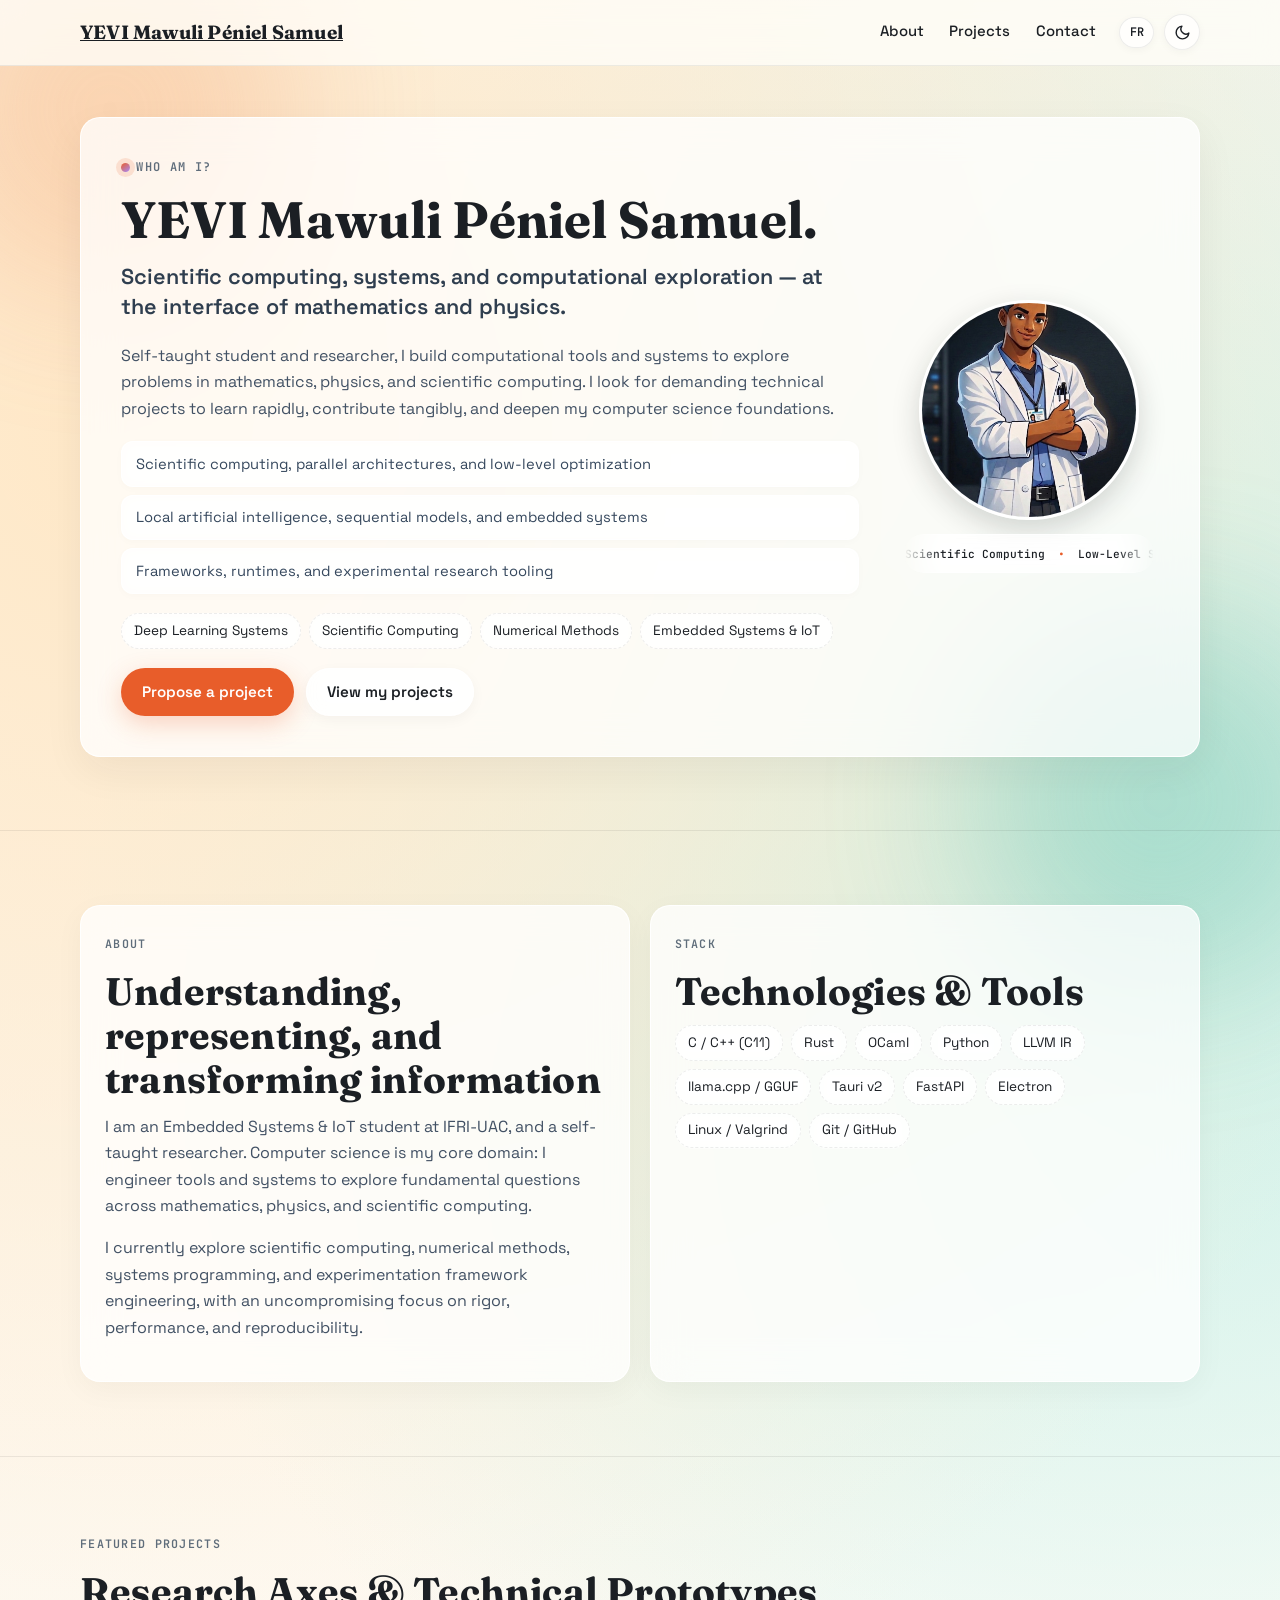
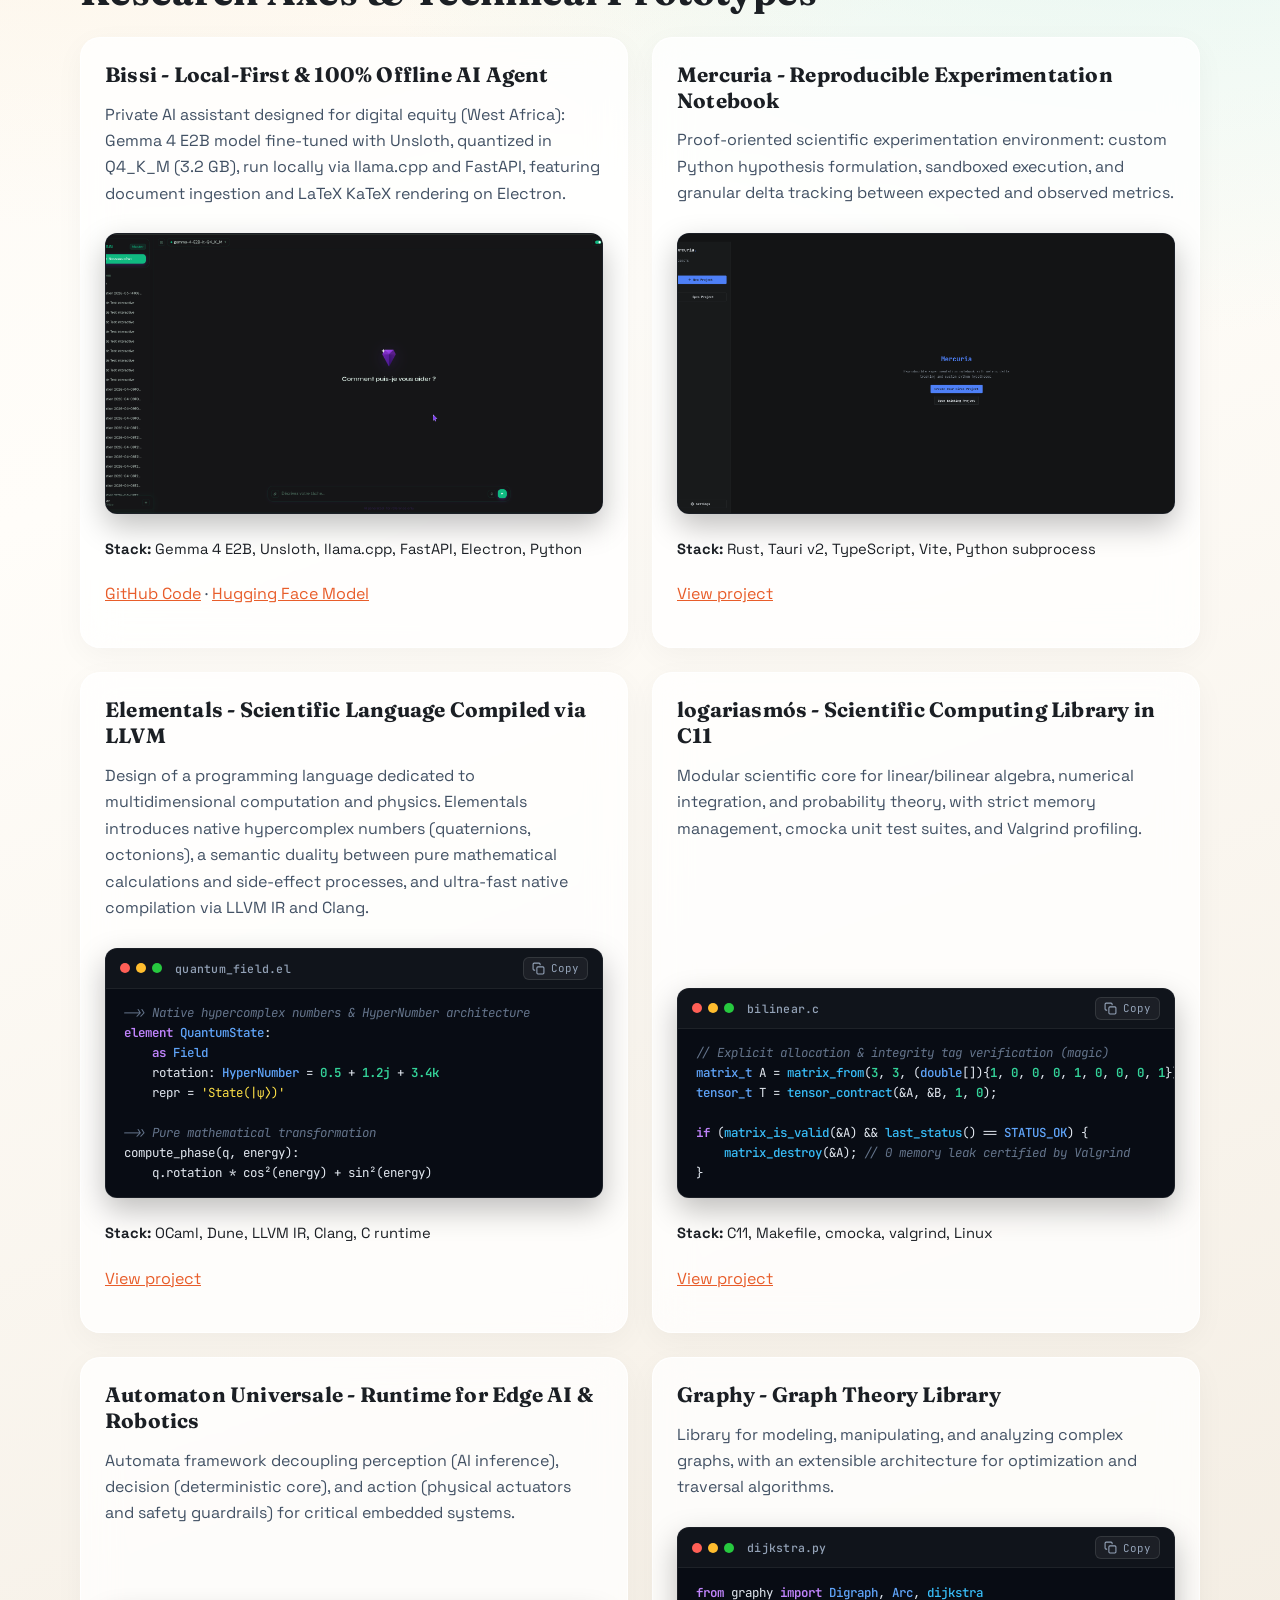
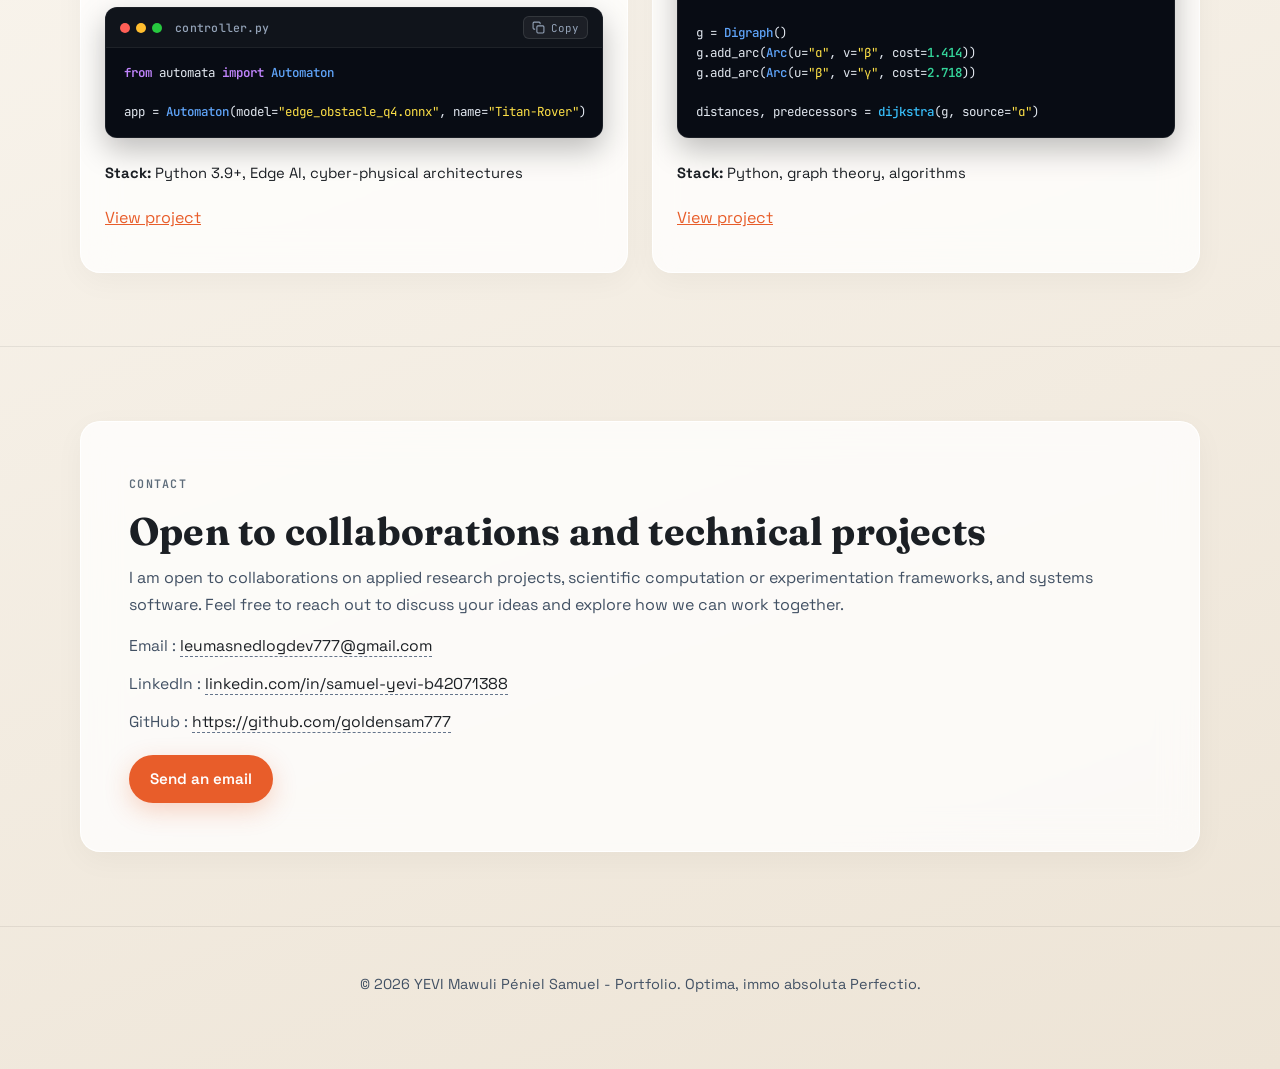
==== en/index.html @ 5ab6f970 "feat: add dark theme, glassmorphism, responsive fixes and bilingual support" ====
<!doctype html>
<html lang="en">
<head>
	<meta charset="UTF-8" />
	<meta name="viewport" content="width=device-width, initial-scale=1.0" />
	<title>Portfolio - YEVI Mawuli Péniel Samuel</title>
	<meta
		name="description"
		content="Portfolio of YEVI Mawuli Péniel Samuel - Self-taught researcher in mathematics, physics and computer science, scientific computing and AI systems."
	/>
	<meta name="author" content="YEVI Mawuli Péniel Samuel" />
	<link rel="canonical" href="https://leumas-nedlog.me/en/" />
	<link rel="alternate" hreflang="fr" href="https://leumas-nedlog.me/" />
	<link rel="alternate" hreflang="en" href="https://leumas-nedlog.me/en/" />
	<link rel="alternate" hreflang="x-default" href="https://leumas-nedlog.me/" />
	<link rel="icon" type="image/svg+xml" href="../assets/img/logo.svg" />

	<!-- Open Graph / Social -->
	<meta property="og:type" content="website" />
	<meta property="og:url" content="https://leumas-nedlog.me/en/" />
	<meta property="og:title" content="Portfolio - YEVI Mawuli Péniel Samuel" />
	<meta property="og:description" content="Scientific computing, systems, and computational exploration — at the interface of mathematics and physics." />
	<meta property="og:image" content="https://leumas-nedlog.me/assets/img/profile_picture.png" />

	<!-- Fonts & CSS -->
	<link rel="preconnect" href="https://fonts.googleapis.com" />
	<link rel="preconnect" href="https://fonts.gstatic.com" crossorigin />
	<link rel="stylesheet" href="../assets/css/style.css" />

	<script>
		(function() {
			try {
				var saved = localStorage.getItem('theme');
				var systemDark = window.matchMedia('(prefers-color-scheme: dark)').matches;
				var theme = saved || (systemDark ? 'dark' : 'light');
				document.documentElement.setAttribute('data-theme', theme);
			} catch (e) {}
		})();
	</script>
</head>
<body>
	<div class="shape a" aria-hidden="true"></div>
	<div class="shape b" aria-hidden="true"></div>

	<header class="topbar">
		<div class="container topbar-inner">
			<a class="brand" href="#">YEVI Mawuli Péniel Samuel</a>
			<div class="topbar-right">
				<nav class="nav" aria-label="Main Navigation">
					<a href="#about">About</a>
					<a href="#projects">Projects</a>
					<a href="#contact">Contact</a>
				</nav>
				<div class="topbar-actions">
					<a class="lang-switch-btn" href="../" aria-label="Version française" title="Version française">FR</a>
					<button id="themeToggle" class="theme-toggle-btn" type="button" aria-label="Toggle between light and dark mode" title="Toggle theme">
						<svg class="icon-sun" width="17" height="17" viewBox="0 0 24 24" fill="none" stroke="currentColor" stroke-width="2" stroke-linecap="round" stroke-linejoin="round">
							<circle cx="12" cy="12" r="5"></circle>
							<line x1="12" y1="1" x2="12" y2="3"></line>
							<line x1="12" y1="21" x2="12" y2="23"></line>
							<line x1="4.22" y1="4.22" x2="5.64" y2="5.64"></line>
							<line x1="18.36" y1="18.36" x2="19.78" y2="19.78"></line>
							<line x1="1" y1="12" x2="3" y2="12"></line>
							<line x1="21" y1="12" x2="23" y2="12"></line>
							<line x1="4.22" y1="19.78" x2="5.64" y2="18.36"></line>
							<line x1="18.36" y1="5.64" x2="19.78" y2="4.22"></line>
						</svg>
						<svg class="icon-moon" width="17" height="17" viewBox="0 0 24 24" fill="none" stroke="currentColor" stroke-width="2" stroke-linecap="round" stroke-linejoin="round">
							<path d="M21 12.79A9 9 0 1 1 11.21 3 7 7 0 0 0 21 12.79z"></path>
						</svg>
					</button>
				</div>
			</div>
		</div>
	</header>

	<main>
		<section class="hero-lab">
			<div class="container hero-lab-shell">
				<article class="lab-main reveal">
					<div class="lab-content">
						<span class="hero-kicker"><span class="dot" aria-hidden="true"></span>Who am I?</span>
						<h1>YEVI Mawuli Péniel Samuel.</h1>
						<p class="hero-subtitle">Scientific computing, systems, and computational exploration — at the interface of mathematics and physics.</p>
						<p class="hero-summary">
							Self-taught student and researcher, I build computational tools and systems to explore
							problems in mathematics, physics, and scientific computing. I look for demanding
							technical projects to learn rapidly, contribute tangibly, and deepen my computer
							science foundations.
						</p>
						<ul class="research-points">
							<li>Scientific computing, parallel architectures, and low-level optimization</li>
							<li>Local artificial intelligence, sequential models, and embedded systems</li>
							<li>Frameworks, runtimes, and experimental research tooling</li>
						</ul>
						<div class="stack">
							<span class="chip">Deep Learning Systems</span>
							<span class="chip">Scientific Computing</span>
							<span class="chip">Numerical Methods</span>
							<span class="chip">Embedded Systems &amp; IoT</span>
						</div>
						<div class="cta-row">
							<a class="btn primary" href="#contact">Propose a project</a>
							<a class="btn secondary" href="https://github.com/goldensam777" target="_blank" rel="noreferrer">
								View my projects
							</a>
						</div>
					</div>
					<figure class="profile-orbit" aria-label="Portrait of YEVI Mawuli Péniel Samuel">
						<img src="../assets/img/profile_picture.png" alt="Portrait of YEVI Mawuli Péniel Samuel" />
						<div class="marquee-track" aria-hidden="true">
							<div class="marquee-content">
								<span>Scientific Computing</span> <span class="dot-sep">•</span>
								<span>Low-Level Systems</span> <span class="dot-sep">•</span>
								<span>Local &amp; Edge AI</span> <span class="dot-sep">•</span>
								<span>LLVM Compilers</span> <span class="dot-sep">•</span>
								<span>Optima, immo absoluta perfectio</span> <span class="dot-sep">•</span>
								<span>Scientific Computing</span> <span class="dot-sep">•</span>
								<span>Low-Level Systems</span> <span class="dot-sep">•</span>
								<span>Local &amp; Edge AI</span> <span class="dot-sep">•</span>
								<span>LLVM Compilers</span> <span class="dot-sep">•</span>
								<span>Optima, immo absoluta perfectio</span> <span class="dot-sep">•</span>
							</div>
						</div>
					</figure>
				</article>
			</div>
		</section>

		<section id="about">
			<div class="container grid-2">
				<article class="card reveal">
					<span class="eyebrow">About</span>
					<h2>Understanding, representing, and transforming information</h2>
					<p>
						I am an Embedded Systems &amp; IoT student at IFRI-UAC, and a self-taught researcher.
						Computer science is my core domain: I engineer tools and systems to explore fundamental
						questions across mathematics, physics, and scientific computing.
					</p>
					<p>
						I currently explore scientific computing, numerical methods, systems programming, and
						experimentation framework engineering, with an uncompromising focus on rigor, performance,
						and reproducibility.
					</p>
				</article>
				<article class="card reveal">
					<span class="eyebrow">Stack</span>
					<h2>Technologies &amp; Tools</h2>
					<div class="chips">
						<span class="chip">C / C++ (C11)</span>
						<span class="chip">Rust</span>
						<span class="chip">OCaml</span>
						<span class="chip">Python</span>
						<span class="chip">LLVM IR</span>
						<span class="chip">llama.cpp / GGUF</span>
						<span class="chip">Tauri v2</span>
						<span class="chip">FastAPI</span>
						<span class="chip">Electron</span>
						<span class="chip">Linux / Valgrind</span>
						<span class="chip">Git / GitHub</span>
					</div>
				</article>
			</div>
		</section>

		<section id="projects">
			<div class="container">
				<span class="eyebrow">Featured Projects</span>
				<h2>Research Axes &amp; Technical Prototypes</h2>

				<div class="project-board">
					<article class="card project reveal">
						<div class="project-head">
							<h3>Bissi - Local-First &amp; 100% Offline AI Agent</h3>
						</div>
						<p class="project-summary">
							Private AI assistant designed for digital equity (West Africa): Gemma 4 E2B model fine-tuned with Unsloth, quantized in Q4_K_M (3.2 GB), run locally via llama.cpp and FastAPI, featuring document ingestion and LaTeX KaTeX rendering on Electron.
						</p>
						<div class="project-preview">
							<img src="../assets/img/bissi_dark.png" alt="Bissi AI agent interface in dark mode" loading="lazy" />
						</div>
						<p class="project-stack"><strong>Stack:</strong> Gemma 4 E2B, Unsloth, llama.cpp, FastAPI, Electron, Python</p>
						<p>
							<a href="https://github.com/Smart-Learn-Squad/bissi" target="_blank" rel="noreferrer">GitHub Code</a> · 
							<a href="https://huggingface.co/samsam8623/bissi-gemma4-e2b/tree/main" target="_blank" rel="noreferrer">Hugging Face Model</a>
						</p>
					</article>

					<article class="card project reveal">
						<div class="project-head">
							<h3>Mercuria - Reproducible Experimentation Notebook</h3>
						</div>
						<p class="project-summary">
							Proof-oriented scientific experimentation environment: custom Python hypothesis formulation, sandboxed execution, and granular delta tracking between expected and observed metrics.
						</p>
						<div class="project-preview">
							<img src="../assets/img/mercuria_preview.png" alt="Mercuria reproducible experimentation notebook interface" loading="lazy" />
						</div>
						<p class="project-stack"><strong>Stack:</strong> Rust, Tauri v2, TypeScript, Vite, Python subprocess</p>
						<p><a href="https://github.com/leumas-labs/mercuria" target="_blank" rel="noreferrer">View project</a></p>
					</article>

					<article class="card project reveal">
						<div class="project-head">
							<h3>Elementals - Scientific Language Compiled via LLVM</h3>
						</div>
						<p class="project-summary">
							Design of a programming language dedicated to multidimensional computation and physics.
							Elementals introduces native hypercomplex numbers (quaternions, octonions), a semantic
							duality between pure mathematical calculations and side-effect processes, and ultra-fast
							native compilation via LLVM IR and Clang.
						</p>
						<div class="code-editor">
							<div class="editor-header">
								<div class="editor-left">
									<div class="editor-dots">
										<span class="dot-red"></span>
										<span class="dot-yellow"></span>
										<span class="dot-green"></span>
									</div>
									<span class="editor-title">quantum_field.el</span>
								</div>
								<button class="copy-btn" type="button" aria-label="Copy code" onclick="copyCode(this)">
									<svg class="icon-copy" width="13" height="13" viewBox="0 0 24 24" fill="none" stroke="currentColor" stroke-width="2" stroke-linecap="round" stroke-linejoin="round"><rect x="9" y="9" width="13" height="13" rx="2" ry="2"></rect><path d="M5 15H4a2 2 0 0 1-2-2V4a2 2 0 0 1 2-2h9a2 2 0 0 1 2 2v1"></path></svg>
									<svg class="icon-check" width="13" height="13" viewBox="0 0 24 24" fill="none" stroke="currentColor" stroke-width="2" stroke-linecap="round" stroke-linejoin="round"><polyline points="20 6 9 17 4 12"></polyline></svg>
									<span>Copy</span>
								</button>
							</div>
							<pre class="editor-body"><code><span class="el-cm">->> Native hypercomplex numbers &amp; HyperNumber architecture</span>
<span class="el-kw">element</span> <span class="el-ty">QuantumState</span>:
    <span class="el-kw">as</span> <span class="el-ty">Field</span>
    rotation: <span class="el-ty">HyperNumber</span> = <span class="el-hn">0.5</span> + <span class="el-hn">1.2j</span> + <span class="el-hn">3.4k</span>
    repr = <span class="el-st">'State(|ψ⟩)'</span>

<span class="el-cm">->> Pure mathematical transformation</span>
compute_phase(q, energy):
    q.rotation * cos²(energy) + sin²(energy)</code></pre>
						</div>
						<p class="project-stack"><strong>Stack:</strong> OCaml, Dune, LLVM IR, Clang, C runtime</p>
						<p><a href="https://github.com/goldensam777/elementals" target="_blank" rel="noreferrer">View project</a></p>
					</article>

					<article class="card project reveal">
						<div class="project-head">
							<h3>logariasmós - Scientific Computing Library in C11</h3>
						</div>
						<p class="project-summary">
							Modular scientific core for linear/bilinear algebra, numerical integration, and probability
							theory, with strict memory management, cmocka unit test suites, and Valgrind profiling.
						</p>
						<div class="code-editor">
							<div class="editor-header">
								<div class="editor-left">
									<div class="editor-dots">
										<span class="dot-red"></span>
										<span class="dot-yellow"></span>
										<span class="dot-green"></span>
									</div>
									<span class="editor-title">bilinear.c</span>
								</div>
								<button class="copy-btn" type="button" aria-label="Copy code" onclick="copyCode(this)">
									<svg class="icon-copy" width="13" height="13" viewBox="0 0 24 24" fill="none" stroke="currentColor" stroke-width="2" stroke-linecap="round" stroke-linejoin="round"><rect x="9" y="9" width="13" height="13" rx="2" ry="2"></rect><path d="M5 15H4a2 2 0 0 1-2-2V4a2 2 0 0 1 2-2h9a2 2 0 0 1 2 2v1"></path></svg>
									<svg class="icon-check" width="13" height="13" viewBox="0 0 24 24" fill="none" stroke="currentColor" stroke-width="2" stroke-linecap="round" stroke-linejoin="round"><polyline points="20 6 9 17 4 12"></polyline></svg>
									<span>Copy</span>
								</button>
							</div>
							<pre class="editor-body"><code><span class="el-cm">// Explicit allocation &amp; integrity tag verification (magic)</span>
<span class="el-ty">matrix_t</span> A = <span class="el-fn">matrix_from</span>(<span class="el-hn">3</span>, <span class="el-hn">3</span>, (<span class="el-ty">double</span>[]){<span class="el-hn">1</span>, <span class="el-hn">0</span>, <span class="el-hn">0</span>, <span class="el-hn">0</span>, <span class="el-hn">1</span>, <span class="el-hn">0</span>, <span class="el-hn">0</span>, <span class="el-hn">0</span>, <span class="el-hn">1</span>});
<span class="el-ty">tensor_t</span> T = <span class="el-fn">tensor_contract</span>(&amp;A, &amp;B, <span class="el-hn">1</span>, <span class="el-hn">0</span>);

<span class="el-kw">if</span> (<span class="el-fn">matrix_is_valid</span>(&amp;A) &amp;&amp; <span class="el-fn">last_status</span>() == <span class="el-ty">STATUS_OK</span>) {
    <span class="el-fn">matrix_destroy</span>(&amp;A); <span class="el-cm">// 0 memory leak certified by Valgrind</span>
}</code></pre>
						</div>
						<p class="project-stack"><strong>Stack:</strong> C11, Makefile, cmocka, valgrind, Linux</p>
						<p><a href="https://github.com/goldensam777/logariasmos" target="_blank" rel="noreferrer">View project</a></p>
					</article>

					<article class="card project reveal">
						<div class="project-head">
							<h3>Automaton Universale - Runtime for Edge AI &amp; Robotics</h3>
						</div>
						<p class="project-summary">
							Automata framework decoupling perception (AI inference), decision (deterministic core), and action (physical actuators and safety guardrails) for critical embedded systems.
						</p>
						<div class="code-editor">
							<div class="editor-header">
								<div class="editor-left">
									<div class="editor-dots">
										<span class="dot-red"></span>
										<span class="dot-yellow"></span>
										<span class="dot-green"></span>
									</div>
									<span class="editor-title">controller.py</span>
								</div>
								<button class="copy-btn" type="button" aria-label="Copy code" onclick="copyCode(this)">
									<svg class="icon-copy" width="13" height="13" viewBox="0 0 24 24" fill="none" stroke="currentColor" stroke-width="2" stroke-linecap="round" stroke-linejoin="round"><rect x="9" y="9" width="13" height="13" rx="2" ry="2"></rect><path d="M5 15H4a2 2 0 0 1-2-2V4a2 2 0 0 1 2-2h9a2 2 0 0 1 2 2v1"></path></svg>
									<svg class="icon-check" width="13" height="13" viewBox="0 0 24 24" fill="none" stroke="currentColor" stroke-width="2" stroke-linecap="round" stroke-linejoin="round"><polyline points="20 6 9 17 4 12"></polyline></svg>
									<span>Copy</span>
								</button>
							</div>
							<pre class="editor-body"><code><span class="el-kw">from</span> automata <span class="el-kw">import</span> <span class="el-ty">Automaton</span>

app = <span class="el-ty">Automaton</span>(model=<span class="el-st">"edge_obstacle_q4.onnx"</span>, name=<span class="el-st">"Titan-Rover"</span>)</code></pre>
						</div>
						<p class="project-stack"><strong>Stack:</strong> Python 3.9+, Edge AI, cyber-physical architectures</p>
						<p><a href="https://github.com/goldensam777/automaton" target="_blank" rel="noreferrer">View project</a></p>
					</article>

					<article class="card project reveal">
						<div class="project-head">
							<h3>Graphy - Graph Theory Library</h3>
						</div>
						<p class="project-summary">
							Library for modeling, manipulating, and analyzing complex graphs, with an extensible architecture for optimization and traversal algorithms.
						</p>
						<div class="code-editor">
							<div class="editor-header">
								<div class="editor-left">
									<div class="editor-dots">
										<span class="dot-red"></span>
										<span class="dot-yellow"></span>
										<span class="dot-green"></span>
									</div>
									<span class="editor-title">dijkstra.py</span>
								</div>
								<button class="copy-btn" type="button" aria-label="Copy code" onclick="copyCode(this)">
									<svg class="icon-copy" width="13" height="13" viewBox="0 0 24 24" fill="none" stroke="currentColor" stroke-width="2" stroke-linecap="round" stroke-linejoin="round"><rect x="9" y="9" width="13" height="13" rx="2" ry="2"></rect><path d="M5 15H4a2 2 0 0 1-2-2V4a2 2 0 0 1 2-2h9a2 2 0 0 1 2 2v1"></path></svg>
									<svg class="icon-check" width="13" height="13" viewBox="0 0 24 24" fill="none" stroke="currentColor" stroke-width="2" stroke-linecap="round" stroke-linejoin="round"><polyline points="20 6 9 17 4 12"></polyline></svg>
									<span>Copy</span>
								</button>
							</div>
							<pre class="editor-body"><code><span class="el-kw">from</span> graphy <span class="el-kw">import</span> <span class="el-ty">Digraph</span>, <span class="el-ty">Arc</span>, <span class="el-fn">dijkstra</span>

g = <span class="el-ty">Digraph</span>()
g.add_arc(<span class="el-ty">Arc</span>(u=<span class="el-st">"α"</span>, v=<span class="el-st">"β"</span>, cost=<span class="el-hn">1.414</span>))
g.add_arc(<span class="el-ty">Arc</span>(u=<span class="el-st">"β"</span>, v=<span class="el-st">"γ"</span>, cost=<span class="el-hn">2.718</span>))

distances, predecessors = <span class="el-fn">dijkstra</span>(g, source=<span class="el-st">"α"</span>)</code></pre>
						</div>
						<p class="project-stack"><strong>Stack:</strong> Python, graph theory, algorithms</p>
						<p><a href="https://github.com/goldensam777/graphy" target="_blank" rel="noreferrer">View project</a></p>
					</article>
				</div>
			</div>
		</section>

		<section class="faq">
			<div class="container contact-section">
				<article class="card reveal" id="contact">
					<span class="eyebrow">Contact</span>
					<h2>Open to collaborations and technical projects</h2>
					<p>
						I am open to collaborations on applied research projects, scientific computation or
						experimentation frameworks, and systems software. Feel free to reach out to discuss your
						ideas and explore how we can work together.
					</p>
					<ul class="contact-list">
						<li>Email : <a href="mailto:leumasnedlogdev777@gmail.com">leumasnedlogdev777@gmail.com</a></li>
						<li>LinkedIn : <a href="https://linkedin.com/in/samuel-yevi-b42071388" target="_blank" rel="noreferrer">linkedin.com/in/samuel-yevi-b42071388</a></li>
						<li>GitHub : <a href="https://github.com/goldensam777" target="_blank" rel="noreferrer">https://github.com/goldensam777</a></li>
					</ul>
					<div class="cta-row">
						<a class="btn primary" href="mailto:leumasnedlogdev777@gmail.com">Send an email</a>
					</div>
				</article>
			</div>
		</section>
	</main>

	<footer>
		<div class="container">
			<p>
				© 2026 YEVI Mawuli Péniel Samuel - Portfolio. Optima, immo absoluta Perfectio.
			</p>
		</div>
	</footer>

	<script>
		// Copy code handler
		function copyCode(button) {
			const editor = button.closest('.code-editor');
			const code = editor.querySelector('code').innerText;
			navigator.clipboard.writeText(code).then(() => {
				button.classList.add('copied');
				const span = button.querySelector('span');
				const originalText = span.innerText;
				span.innerText = 'Copied!';
				setTimeout(() => {
					button.classList.remove('copied');
					span.innerText = originalText;
				}, 2000);
			}).catch(err => {
				console.error('Copy error:', err);
			});
		}

		// Dark / Light Theme Toggle
		const themeToggle = document.getElementById('themeToggle');
		if (themeToggle) {
			themeToggle.addEventListener('click', () => {
				const currentTheme = document.documentElement.getAttribute('data-theme') || 'light';
				const nextTheme = currentTheme === 'dark' ? 'light' : 'dark';
				document.documentElement.setAttribute('data-theme', nextTheme);
				localStorage.setItem('theme', nextTheme);
			});
		}
	</script>
</body>
</html>
---- assets/css/style.css ----
@import url('https://fonts.googleapis.com/css2?family=Fraunces:opsz,wght@9..144,500;9..144,700&family=JetBrains+Mono:wght@400;500;600;700&family=Space+Grotesk:wght@400;500;600;700&display=swap');

:root {
	--bg: #f8f4ec;
	--bg-soft: #ede4d6;
	--ink: #1b1f24;
	--ink-soft: #425164;
	--line: rgba(27, 31, 36, 0.08);
	--card: rgba(255, 255, 255, 0.76);
	--card-border: rgba(255, 255, 255, 0.9);
	--card-blur: blur(18px);
	--accent: #e85d2a;
	--accent-2: #0e8f78;
	--max: 1120px;
	--radius: 20px;
	--shadow: 0 14px 40px rgba(27, 31, 36, 0.06);
	--topbar-bg: rgba(255, 254, 249, 0.78);
	--research-bg: rgba(255, 255, 255, 0.65);
	--research-color: #36485d;
	--chip-bg: rgba(255, 255, 255, 0.6);
	--chip-hover-bg: #fff8f4;
	--marquee-bg: rgba(255, 255, 255, 0.75);
	--btn-secondary-bg: rgba(255, 255, 255, 0.75);
}

[data-theme="dark"] {
	--bg: #080c14;
	--bg-soft: #0e1524;
	--ink: #f8fafc;
	--ink-soft: #94a3b8;
	--line: rgba(255, 255, 255, 0.08);
	--card: rgba(17, 24, 39, 0.68);
	--card-border: rgba(255, 255, 255, 0.1);
	--card-blur: blur(20px);
	--accent: #ff6b35;
	--accent-2: #14b8a6;
	--shadow: 0 14px 40px rgba(0, 0, 0, 0.45);
	--topbar-bg: rgba(8, 12, 20, 0.78);
	--research-bg: rgba(22, 32, 53, 0.6);
	--research-color: #cbd5e1;
	--chip-bg: rgba(22, 32, 53, 0.55);
	--chip-hover-bg: #1e293b;
	--marquee-bg: rgba(17, 24, 39, 0.75);
	--btn-secondary-bg: rgba(22, 32, 53, 0.65);
}

* {
	box-sizing: border-box;
	margin: 0;
	padding: 0;
}

html {
	scroll-behavior: smooth;
	scroll-padding-top: 80px;
}

body {
	margin: 0;
	padding: 0;
	color: var(--ink);
	background: radial-gradient(circle at 10% 10%, #ffe8c7 0%, transparent 35%),
		radial-gradient(circle at 90% 20%, #c8f0e7 0%, transparent 30%),
		linear-gradient(160deg, var(--bg), #fffdf9 45%, var(--bg-soft));
	font-family: "Space Grotesk", -apple-system, BlinkMacSystemFont, "Segoe UI", Roboto, sans-serif;
	line-height: 1.65;
	overflow-x: hidden;
	min-height: 100vh;
	transition: background-color 0.3s ease, color 0.3s ease;
}

[data-theme="dark"] body {
	background: radial-gradient(circle at 10% 10%, rgba(232, 93, 42, 0.12) 0%, transparent 40%),
		radial-gradient(circle at 90% 20%, rgba(14, 143, 120, 0.12) 0%, transparent 35%),
		linear-gradient(160deg, var(--bg), #0d1322 45%, var(--bg-soft));
}

/* Custom Scrollbar */
::-webkit-scrollbar {
	width: 8px;
}
::-webkit-scrollbar-track {
	background: var(--bg);
}
::-webkit-scrollbar-thumb {
	background: var(--line);
	border-radius: 4px;
}
::-webkit-scrollbar-thumb:hover {
	background: var(--ink-soft);
}

/* Ambient Floating Background Shapes */
.shape {
	position: fixed;
	z-index: -1;
	filter: blur(80px);
	opacity: 0.35;
	pointer-events: none;
	border-radius: 50%;
}

.shape.a {
	top: -60px;
	left: -60px;
	width: 340px;
	height: 340px;
	background: radial-gradient(circle, #ffd4a3, #e85d2a);
	animation: floatA 16s ease-in-out infinite;
}

.shape.b {
	bottom: -80px;
	right: -60px;
	width: 360px;
	height: 360px;
	background: radial-gradient(circle, #89dbc9, #0e8f78);
	animation: floatB 14s ease-in-out infinite;
}

[data-theme="dark"] .shape {
	opacity: 0.22;
	filter: blur(95px);
}

@keyframes floatA {
	0%,
	100% {
		transform: translateY(0) rotate(0deg);
	}
	50% {
		transform: translateY(20px) rotate(8deg);
	}
}

@keyframes floatB {
	0%,
	100% {
		transform: translateY(0) rotate(0deg);
	}
	50% {
		transform: translateY(-20px) rotate(-8deg);
	}
}

.container {
	width: min(100% - 2rem, var(--max));
	margin: 0 auto;
}

.reveal {
	opacity: 0;
	transform: translateY(18px);
	animation: reveal 0.7s ease forwards;
}

.reveal:nth-child(2) { animation-delay: 0.08s; }
.reveal:nth-child(3) { animation-delay: 0.16s; }
.reveal:nth-child(4) { animation-delay: 0.24s; }

@keyframes reveal {
	to {
		opacity: 1;
		transform: translateY(0);
	}
}

/* Header & Sticky Navigation */
.topbar {
	position: sticky;
	top: 0;
	z-index: 30;
	backdrop-filter: blur(12px);
	-webkit-backdrop-filter: blur(12px);
	width: 100%;
	margin: 0;
	border-bottom: 1px solid var(--line);
	background: var(--topbar-bg);
	transition: background 0.3s ease, border-color 0.3s ease;
}

.topbar-inner {
	display: flex;
	align-items: center;
	justify-content: space-between;
	gap: 1rem;
	padding: 0.85rem 0;
}

.brand {
	font-family: "Fraunces", serif;
	font-size: 1.2rem;
	font-weight: 700;
	letter-spacing: 0.2px;
	color: var(--ink);
	margin: 0;
}

.topbar-right {
	display: flex;
	align-items: center;
	gap: 1.25rem;
}

.nav {
	display: flex;
	gap: 1.2rem;
	flex-wrap: wrap;
}

.nav a {
	color: var(--ink);
	text-decoration: none;
	font-family: "Space Grotesk", sans-serif;
	font-size: 0.93rem;
	font-weight: 500;
	padding: 0.35rem 0.2rem;
	border-bottom: 2px solid transparent;
	transition: border-color 0.2s ease, color 0.2s ease;
}

.nav a:hover,
.nav a:focus-visible {
	color: var(--accent);
	border-color: var(--accent);
	outline: none;
}

.topbar-actions {
	display: flex;
	align-items: center;
	gap: 0.6rem;
}

.lang-switch-btn {
	display: inline-flex;
	align-items: center;
	justify-content: center;
	padding: 0.28rem 0.6rem;
	border-radius: 999px;
	background: var(--card);
	border: 1px solid var(--line);
	color: var(--ink);
	font-family: "JetBrains Mono", monospace;
	font-size: 0.74rem;
	font-weight: 600;
	text-decoration: none;
	transition: transform 0.2s ease, border-color 0.2s ease, color 0.2s ease, background 0.2s ease;
	box-shadow: 0 2px 8px rgba(0, 0, 0, 0.04);
}

.lang-switch-btn:hover {
	border-color: var(--accent);
	color: var(--accent);
	transform: scale(1.05);
}

.theme-toggle-btn {
	display: inline-flex;
	align-items: center;
	justify-content: center;
	width: 36px;
	height: 36px;
	border-radius: 50%;
	background: var(--card);
	border: 1px solid var(--line);
	color: var(--ink);
	cursor: pointer;
	transition: transform 0.2s ease, border-color 0.2s ease, color 0.2s ease, background 0.2s ease;
	box-shadow: 0 2px 8px rgba(0, 0, 0, 0.04);
}

.theme-toggle-btn:hover {
	border-color: var(--accent);
	color: var(--accent);
	transform: scale(1.05);
}

.theme-toggle-btn .icon-sun {
	display: none;
}

.theme-toggle-btn .icon-moon {
	display: block;
}

[data-theme="dark"] .theme-toggle-btn .icon-sun {
	display: block;
}

[data-theme="dark"] .theme-toggle-btn .icon-moon {
	display: none;
}

/* Typography & Base Links */
a {
	color: var(--accent);
	transition: color 0.2s ease;
}

section {
	padding: 4.6rem 0;
	border-bottom: 1px solid var(--line);
}

h1,
h2,
h3 {
	margin: 0 0 0.8rem;
	line-height: 1.15;
	font-family: "Fraunces", serif;
	letter-spacing: 0.2px;
	color: var(--ink);
}

h1 {
	font-size: clamp(2rem, 5vw, 4rem);
}

h2 {
	font-size: clamp(1.5rem, 3vw, 2.4rem);
}

p {
	color: var(--ink-soft);
	line-height: 1.65;
	margin: 0.4rem 0 1rem;
}

.eyebrow {
	font-family: "JetBrains Mono", monospace;
	text-transform: uppercase;
	letter-spacing: 0.11em;
	font-size: 0.73rem;
	color: #5f6d7b;
	margin-bottom: 0.9rem;
	display: inline-block;
	font-weight: 600;
}

/* Hero section */
.hero-lab {
	padding-top: 3.2rem;
}

.hero-lab-shell {
	display: grid;
	grid-template-columns: 1fr;
	gap: 1rem;
	align-items: stretch;
}

.lab-main {
	display: grid;
	grid-template-columns: 1fr 260px;
	gap: 2.5rem;
	align-items: center;
	background: var(--card);
	backdrop-filter: var(--card-blur);
	-webkit-backdrop-filter: var(--card-blur);
	border: 1px solid var(--card-border);
	border-radius: var(--radius);
	box-shadow: var(--shadow);
	padding: clamp(1.5rem, 4vw, 2.5rem);
}

.lab-content {
	display: flex;
	flex-direction: column;
	min-width: 0;
}

.hero-kicker {
	font-family: "JetBrains Mono", monospace;
	display: inline-flex;
	gap: 0.4rem;
	align-items: center;
	font-size: 0.75rem;
	text-transform: uppercase;
	letter-spacing: 0.11em;
	color: #5f6d7b;
	margin-bottom: 0.8rem;
	font-weight: 600;
}

.hero-kicker .dot {
	width: 9px;
	height: 9px;
	border-radius: 999px;
	background: linear-gradient(145deg, var(--accent), #a78bfa);
	box-shadow: 0 0 0 5px rgba(232, 93, 42, 0.15);
}

.hero-lab h1 {
	font-size: clamp(1.85rem, 4vw, 3.25rem);
	line-height: 1.15;
	max-width: 100%;
	margin-bottom: 1rem;
}

.hero-subtitle {
	margin: -0.2rem 0 1rem;
	font-size: clamp(1rem, 1.9vw, 1.35rem);
	line-height: 1.35;
	font-weight: 600;
	color: #2f3e4f;
	max-width: 100%;
}

.hero-summary {
	max-width: 100%;
	margin-bottom: 1.2rem;
}

.research-points {
	list-style: none;
	padding: 0;
	margin: 0 0 1.2rem;
	display: grid;
	gap: 0.5rem;
}

.research-points li {
	background: var(--research-bg);
	backdrop-filter: blur(8px);
	-webkit-backdrop-filter: blur(8px);
	border: 1px solid var(--card-border);
	border-radius: 12px;
	padding: 0.6rem 0.85rem;
	color: var(--research-color);
	font-size: 0.92rem;
	box-shadow: 0 2px 8px rgba(0, 0, 0, 0.02);
}

.profile-orbit {
	display: flex;
	flex-direction: column;
	align-items: center;
	justify-content: center;
	width: 100%;
	max-width: 250px;
	margin: 0 auto;
	padding: 0;
	background: transparent;
	border: 0;
	box-shadow: none;
}

.profile-orbit img {
	width: 100%;
	max-width: 220px;
	aspect-ratio: 1;
	object-fit: cover;
	border-radius: 50%;
	border: 3px solid var(--card-border);
	box-shadow: 0 10px 28px rgba(27, 31, 36, 0.18);
	transition: transform 0.3s ease;
}

.profile-orbit img:hover {
	transform: scale(1.02);
}

/* Infinite Marquee Ticker */
.marquee-track {
	width: 100%;
	max-width: 260px;
	margin-top: 0.85rem;
	overflow: hidden;
	position: relative;
	border: 1px solid var(--card-border);
	border-radius: 999px;
	background: var(--marquee-bg);
	backdrop-filter: blur(10px);
	-webkit-backdrop-filter: blur(10px);
	padding: 0.35rem 0;
	box-shadow: 0 2px 10px rgba(27, 31, 36, 0.04);
	mask-image: linear-gradient(to right, transparent 0%, black 15%, black 85%, transparent 100%);
	-webkit-mask-image: linear-gradient(to right, transparent 0%, black 15%, black 85%, transparent 100%);
}

.marquee-content {
	display: inline-flex;
	align-items: center;
	gap: 0.8rem;
	white-space: nowrap;
	font-family: "JetBrains Mono", monospace;
	font-size: 0.7rem;
	color: var(--ink-soft);
	animation: marqueeLoop 18s linear infinite;
}

.marquee-content span {
	color: var(--ink);
	font-weight: 500;
}

.marquee-content .dot-sep {
	color: var(--accent);
}

@keyframes marqueeLoop {
	0% {
		transform: translateX(0);
	}
	100% {
		transform: translateX(-50%);
	}
}

/* Call to Action Buttons */
.cta-row {
	display: flex;
	gap: 0.75rem;
	flex-wrap: wrap;
	margin-top: 1.2rem;
}

.btn {
	display: inline-flex;
	align-items: center;
	justify-content: center;
	gap: 0.4rem;
	border-radius: 999px;
	border: 1px solid transparent;
	padding: 0.65rem 1.25rem;
	text-decoration: none;
	font-weight: 600;
	font-size: 0.95rem;
	transition: transform 0.2s ease, box-shadow 0.2s ease, background-color 0.2s ease;
}

.btn:hover {
	transform: translateY(-2px);
}

.btn.primary {
	background: var(--accent);
	color: #ffffff;
	box-shadow: 0 8px 24px rgba(232, 93, 42, 0.25);
}

.btn.primary:hover {
	box-shadow: 0 10px 28px rgba(232, 93, 42, 0.35);
}

.btn.secondary {
	border-color: var(--card-border);
	color: var(--ink);
	background: var(--btn-secondary-bg);
	backdrop-filter: blur(10px);
	-webkit-backdrop-filter: blur(10px);
	box-shadow: 0 4px 14px rgba(0, 0, 0, 0.04);
}

.btn.secondary:hover {
	border-color: var(--accent);
	color: var(--accent);
}

/* Chips & Stack */
.stack,
.chips {
	display: flex;
	flex-wrap: wrap;
	gap: 0.5rem;
}

.chip {
	border: 1px dashed var(--line);
	border-radius: 999px;
	padding: 0.35rem 0.75rem;
	font-size: 0.85rem;
	font-family: "Space Grotesk", sans-serif;
	color: var(--ink);
	background: var(--chip-bg);
	backdrop-filter: blur(6px);
	-webkit-backdrop-filter: blur(6px);
	transition: border-color 0.2s ease, color 0.2s ease, background 0.2s ease;
}

.chip:hover {
	border-color: var(--accent);
	color: var(--accent);
	background: var(--chip-hover-bg);
}

/* Grids & Cards */
.grid-3 {
	display: grid;
	gap: 1.2rem;
	grid-template-columns: repeat(3, minmax(0, 1fr));
}

.grid-2 {
	display: grid;
	gap: 1.2rem;
	grid-template-columns: repeat(2, minmax(0, 1fr));
}

.card {
	background: var(--card);
	backdrop-filter: var(--card-blur);
	-webkit-backdrop-filter: var(--card-blur);
	border: 1px solid var(--card-border);
	border-radius: var(--radius);
	padding: 1.5rem;
	box-shadow: 0 8px 30px rgba(0, 0, 0, 0.04);
	min-width: 0;
	width: 100%;
	box-sizing: border-box;
	transition: transform 0.25s ease, box-shadow 0.25s ease, border-color 0.25s ease;
}

.card:hover {
	border-color: rgba(232, 93, 42, 0.35);
	box-shadow: 0 12px 35px rgba(27, 31, 36, 0.08);
}

/* Project Board */
.project-board {
	display: grid;
	grid-template-columns: repeat(2, minmax(0, 1fr));
	gap: 1.5rem;
	margin-top: 1.5rem;
	width: 100%;
	min-width: 0;
}

.project-board .project {
	display: flex;
	flex-direction: column;
	gap: 0.85rem;
	padding: 1.5rem;
	background: var(--card);
	min-width: 0;
	width: 100%;
	box-sizing: border-box;
}

.project-head {
	display: flex;
	align-items: flex-start;
	gap: 0.8rem;
}

.project h3 {
	margin: 0;
	font-size: 1.3rem;
	line-height: 1.25;
}

.project-summary {
	margin: 0;
	flex-grow: 1;
}

.project-stack {
	margin: 0;
	font-size: 0.92rem;
	color: var(--ink);
}

.project-stack strong {
	color: var(--ink);
}

/* Code Editor Window */
.code-editor {
	margin: 0.8rem 0 0.6rem;
	border-radius: 12px;
	background: #080c14;
	border: 1px solid rgba(255, 255, 255, 0.08);
	overflow: hidden;
	box-shadow: 0 12px 30px rgba(0, 0, 0, 0.25);
	width: 100%;
	max-width: 100%;
	min-width: 0;
}

.editor-header {
	display: flex;
	align-items: center;
	justify-content: space-between;
	padding: 0.5rem 0.9rem;
	background: rgba(255, 255, 255, 0.03);
	border-bottom: 1px solid rgba(255, 255, 255, 0.06);
}

.editor-left {
	display: flex;
	align-items: center;
	gap: 0.8rem;
}

.editor-dots {
	display: flex;
	gap: 6px;
	align-items: center;
}

.editor-dots span {
	width: 10px;
	height: 10px;
	border-radius: 50%;
	display: inline-block;
}

.dot-red { background: #ff5f56; }
.dot-yellow { background: #ffbd2e; }
.dot-green { background: #27c93f; }

.editor-title {
	font-family: "JetBrains Mono", monospace;
	font-size: 0.72rem;
	color: #94a3b8;
	font-weight: 500;
	letter-spacing: 0.02em;
}

.copy-btn {
	display: inline-flex;
	align-items: center;
	gap: 0.35rem;
	background: rgba(255, 255, 255, 0.05);
	border: 1px solid rgba(255, 255, 255, 0.1);
	border-radius: 6px;
	padding: 0.22rem 0.5rem;
	font-family: "JetBrains Mono", monospace;
	font-size: 0.68rem;
	color: #94a3b8;
	cursor: pointer;
	transition: all 0.2s ease;
}

.copy-btn:hover {
	background: rgba(255, 255, 255, 0.12);
	color: #f8fafc;
	border-color: rgba(255, 255, 255, 0.25);
}

.copy-btn .icon-check {
	display: none;
	color: #34d399;
}

.copy-btn.copied {
	color: #34d399;
	border-color: rgba(52, 211, 153, 0.4);
	background: rgba(52, 211, 153, 0.1);
}

.copy-btn.copied .icon-copy {
	display: none;
}

.copy-btn.copied .icon-check {
	display: inline-block;
}

.editor-body {
	margin: 0;
	padding: 0.9rem 1.1rem;
	font-family: "JetBrains Mono", monospace;
	font-size: 0.78rem;
	line-height: 1.6;
	color: #e2e8f0;
	overflow-x: auto;
	background: #080c14;
	width: 100%;
	max-width: 100%;
	min-width: 0;
	box-sizing: border-box;
}

.editor-body code {
	font-family: inherit;
}

/* Syntax Highlighting for Code Blocks */
.el-cm { color: #64748b; font-style: italic; }
.el-kw { color: #c084fc; font-weight: 600; }
.el-ty { color: #60a5fa; font-weight: 500; }
.el-hn { color: #34d399; font-weight: 600; }
.el-st { color: #fde047; }
.el-fl { color: #f97316; font-weight: 600; }
.el-op { color: #38bdf8; }
.el-dc { color: #f472b6; font-weight: 500; }
.el-fn { color: #38bdf8; font-weight: 500; }

/* Project Screenshot Preview */
.project-preview {
	margin: 0.8rem 0 0.6rem;
	border-radius: 12px;
	background: #080c14;
	border: 1px solid rgba(255, 255, 255, 0.08);
	overflow: hidden;
	box-shadow: 0 12px 30px rgba(0, 0, 0, 0.25);
	aspect-ratio: 16 / 9;
	display: flex;
	align-items: center;
	justify-content: center;
	width: 100%;
	max-width: 100%;
	min-width: 0;
}

.project-preview img {
	width: 100%;
	height: 100%;
	max-width: 100%;
	object-fit: cover;
	object-position: top center;
	display: block;
	transition: transform 0.3s ease;
}

.project:hover .project-preview img {
	transform: scale(1.03);
}

/* Contact Section & FAQ */
.contact-section #contact {
	padding: clamp(1.5rem, 4vw, 3rem);
}

.contact-list {
	list-style: none;
	padding: 0;
	margin: 1rem 0;
	display: grid;
	gap: 0.75rem;
}

.contact-list li {
	color: var(--ink-soft);
	font-size: 0.98rem;
}

.contact-list a {
	color: var(--ink);
	text-decoration: none;
	border-bottom: 1px dashed #64748b;
	transition: color 0.2s ease, border-color 0.2s ease;
}

.contact-list a:hover {
	color: var(--accent);
	border-color: var(--accent);
}

.faq details {
	background: #ffffff;
	border: 1px solid var(--line);
	border-radius: 14px;
	padding: 0.8rem 1rem;
}

.faq details + details {
	margin-top: 0.6rem;
}

/* Footer */
footer {
	padding: 2.5rem 0 3.5rem;
	color: #9da7b3;
	font-size: 0.9rem;
	text-align: center;
}

/* Responsive Media Queries */
@media (max-width: 1024px) {
	.hero-lab-shell,
	.grid-3,
	.grid-2 {
		grid-template-columns: minmax(0, 1fr);
	}

	.lab-main {
		grid-template-columns: minmax(0, 1fr);
		gap: 2rem;
	}

	.project-board {
		grid-template-columns: minmax(0, 1fr);
	}

	.project-board .project {
		grid-column: span 1;
		width: 100%;
	}

	.profile-orbit {
		order: -1;
		max-width: 190px;
		margin: 0 auto 0.5rem;
	}
}

@media (max-width: 768px) {
	.topbar-inner {
		flex-direction: row;
		justify-content: space-between;
		align-items: center;
		flex-wrap: wrap;
		gap: 0.75rem;
	}

	.topbar nav {
		display: flex;
		gap: 0.9rem;
		flex-wrap: wrap;
	}

	section {
		padding: 2.5rem 0;
	}

	.hero-lab h1 {
		font-size: clamp(1.75rem, 6.5vw, 2.4rem);
	}

	.hero-subtitle {
		font-size: 1.05rem;
	}

	.contact-list li {
		word-break: break-word;
		overflow-wrap: anywhere;
	}
}

@media (max-width: 480px) {
	.container {
		width: 92%;
	}

	.lab-main {
		padding: 1.25rem 1rem;
		gap: 1.5rem;
	}

	.card {
		padding: 1.2rem 1rem;
	}

	.project-board .project {
		padding: 1.2rem 1rem;
	}

	.cta-row {
		flex-direction: column;
		width: 100%;
	}

	.cta-row .btn {
		width: 100%;
	}

	.code-editor .editor-body {
		padding: 0.75rem 0.85rem;
		font-size: 0.74rem;
	}

	.profile-orbit {
		max-width: 150px;
	}

	.profile-orbit img {
		max-width: 150px;
	}

	.marquee-track {
		max-width: 220px;
	}
}
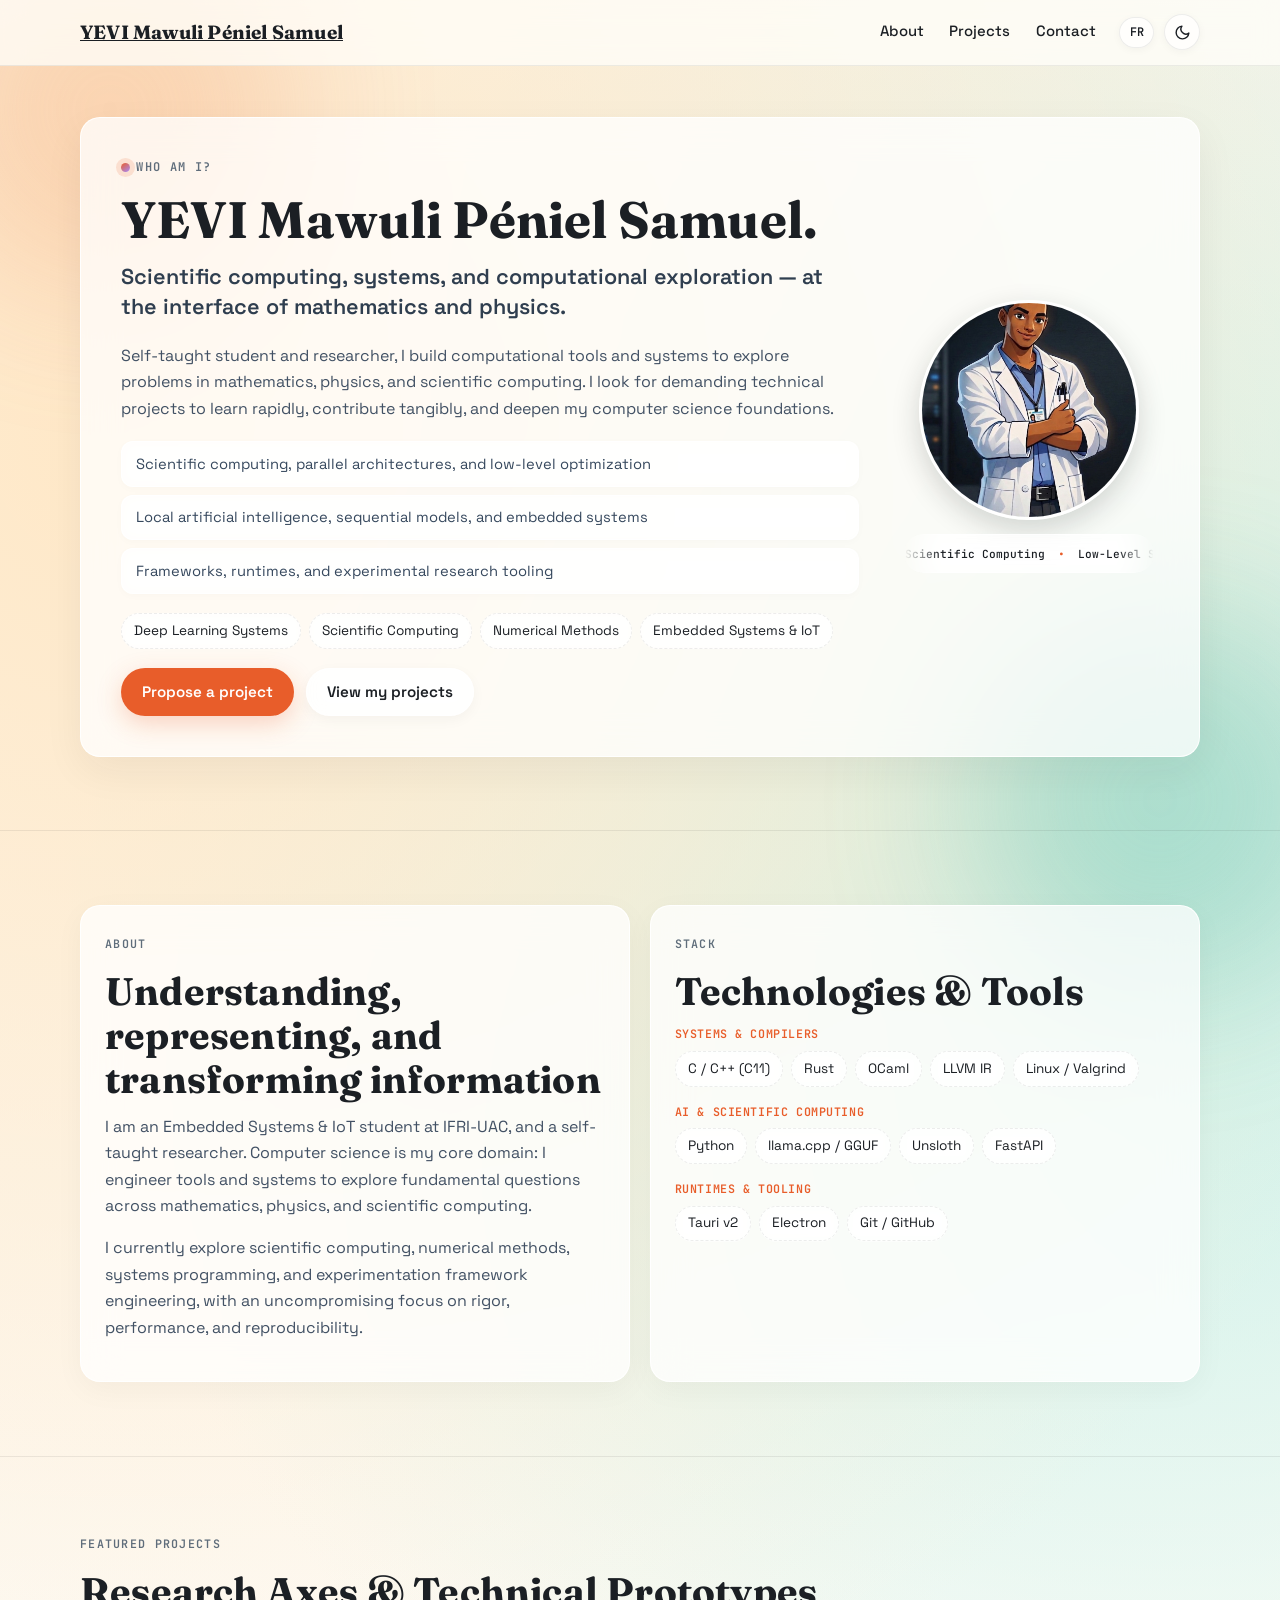
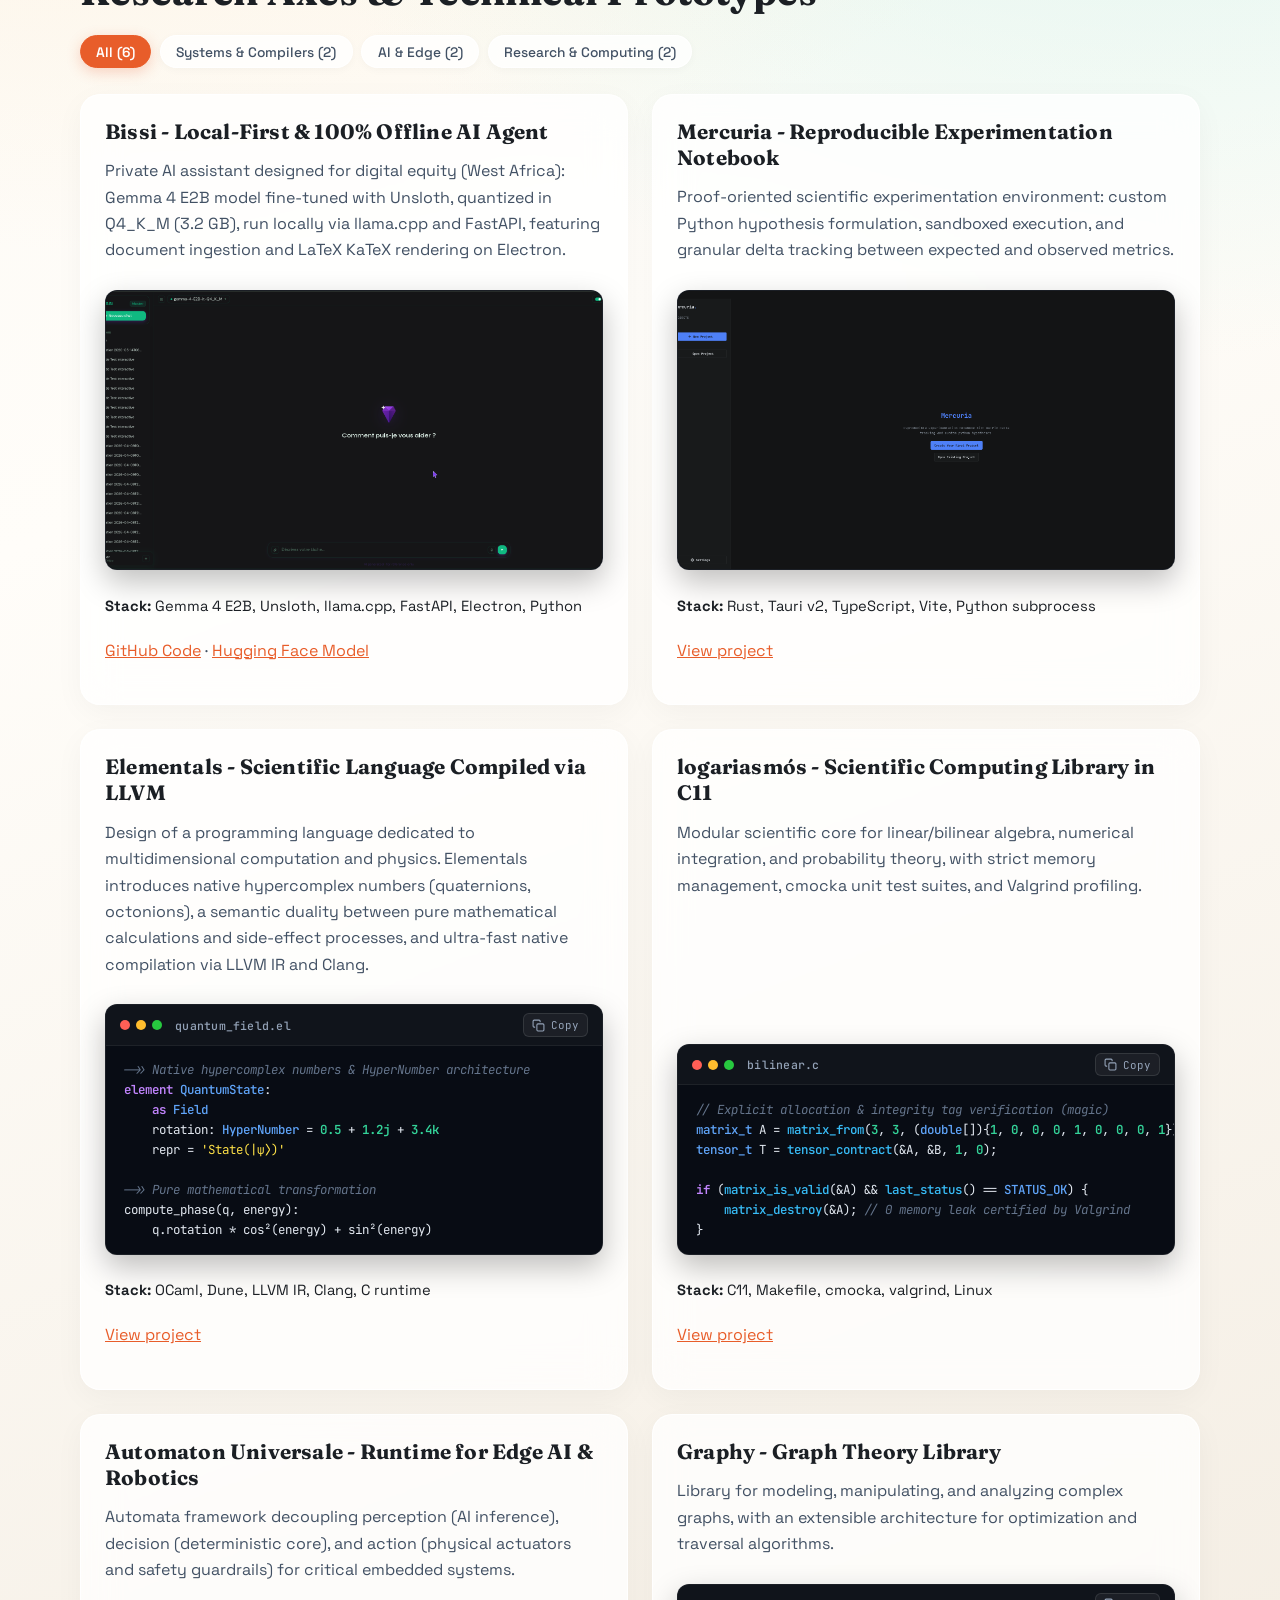
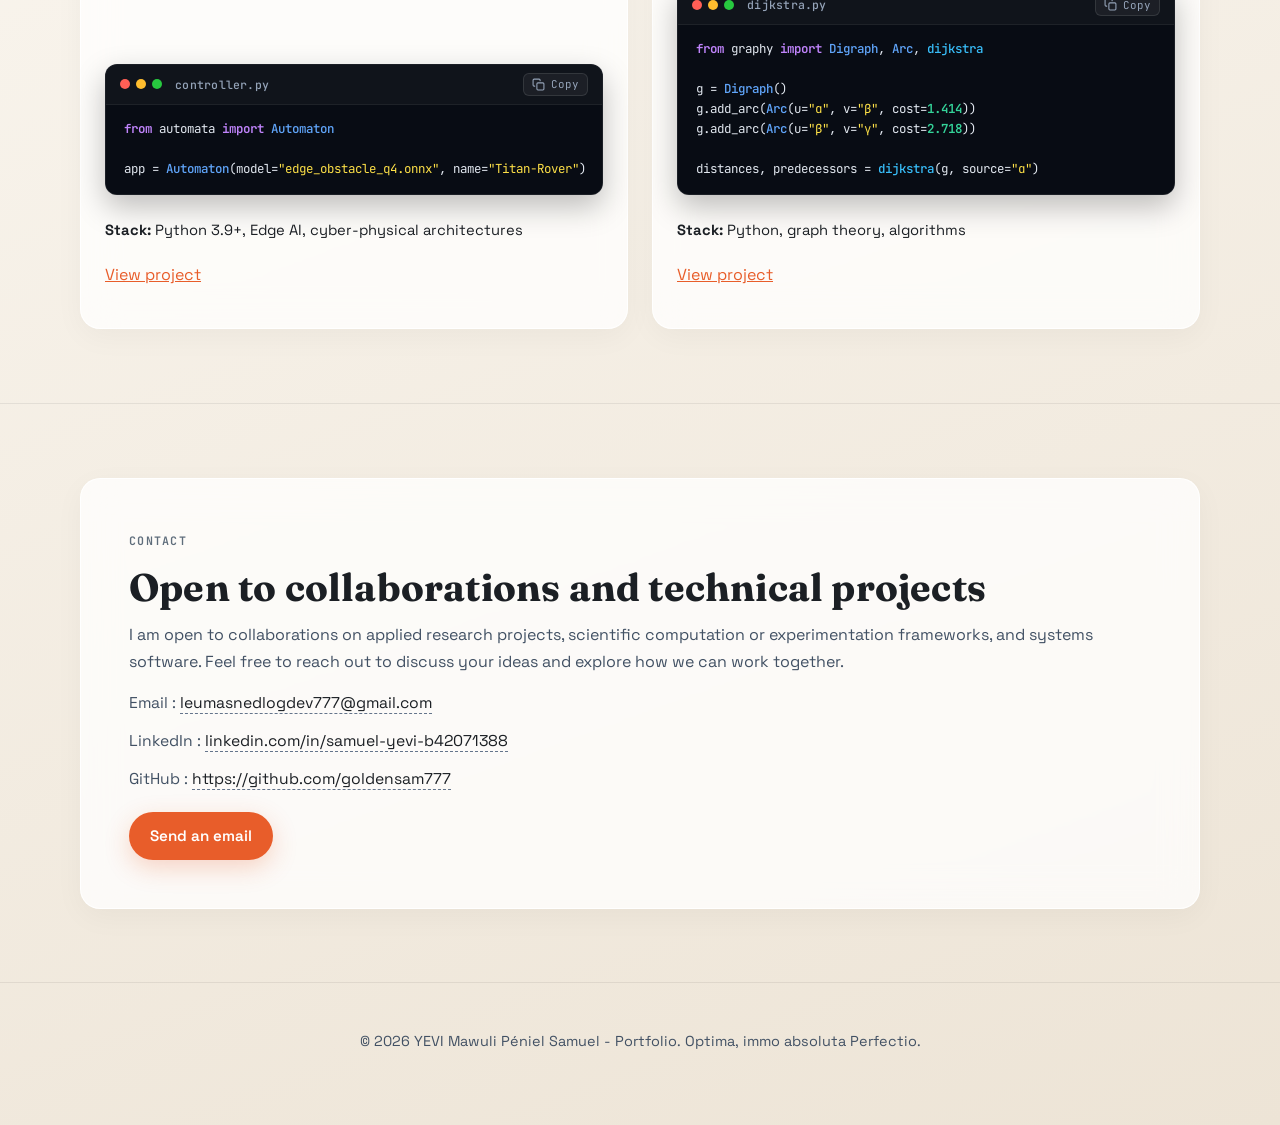
==== commit 2c06fd20: "feat: add categorized skills matrix and interactive project filter bar" ====
--- a/en/index.html
+++ b/en/index.html
@@ -146,18 +146,34 @@
 				<article class="card reveal">
 					<span class="eyebrow">Stack</span>
 					<h2>Technologies &amp; Tools</h2>
-					<div class="chips">
-						<span class="chip">C / C++ (C11)</span>
-						<span class="chip">Rust</span>
-						<span class="chip">OCaml</span>
-						<span class="chip">Python</span>
-						<span class="chip">LLVM IR</span>
-						<span class="chip">llama.cpp / GGUF</span>
-						<span class="chip">Tauri v2</span>
-						<span class="chip">FastAPI</span>
-						<span class="chip">Electron</span>
-						<span class="chip">Linux / Valgrind</span>
-						<span class="chip">Git / GitHub</span>
+					<div class="skills-matrix">
+						<div class="skill-group">
+							<span class="skill-group-title">Systems &amp; Compilers</span>
+							<div class="chips">
+								<span class="chip">C / C++ (C11)</span>
+								<span class="chip">Rust</span>
+								<span class="chip">OCaml</span>
+								<span class="chip">LLVM IR</span>
+								<span class="chip">Linux / Valgrind</span>
+							</div>
+						</div>
+						<div class="skill-group">
+							<span class="skill-group-title">AI &amp; Scientific Computing</span>
+							<div class="chips">
+								<span class="chip">Python</span>
+								<span class="chip">llama.cpp / GGUF</span>
+								<span class="chip">Unsloth</span>
+								<span class="chip">FastAPI</span>
+							</div>
+						</div>
+						<div class="skill-group">
+							<span class="skill-group-title">Runtimes &amp; Tooling</span>
+							<div class="chips">
+								<span class="chip">Tauri v2</span>
+								<span class="chip">Electron</span>
+								<span class="chip">Git / GitHub</span>
+							</div>
+						</div>
 					</div>
 				</article>
 			</div>
@@ -168,8 +184,15 @@
 				<span class="eyebrow">Featured Projects</span>
 				<h2>Research Axes &amp; Technical Prototypes</h2>
 
+				<div class="project-filter-bar">
+					<button class="filter-btn active" type="button" data-filter="all">All (6)</button>
+					<button class="filter-btn" type="button" data-filter="systems">Systems &amp; Compilers (2)</button>
+					<button class="filter-btn" type="button" data-filter="ai">AI &amp; Edge (2)</button>
+					<button class="filter-btn" type="button" data-filter="scientific">Research &amp; Computing (2)</button>
+				</div>
+
 				<div class="project-board">
-					<article class="card project reveal">
+					<article class="card project reveal" data-category="ai">
 						<div class="project-head">
 							<h3>Bissi - Local-First &amp; 100% Offline AI Agent</h3>
 						</div>
@@ -186,7 +209,7 @@
 						</p>
 					</article>
 
-					<article class="card project reveal">
+					<article class="card project reveal" data-category="scientific">
 						<div class="project-head">
 							<h3>Mercuria - Reproducible Experimentation Notebook</h3>
 						</div>
@@ -200,7 +223,7 @@
 						<p><a href="https://github.com/leumas-labs/mercuria" target="_blank" rel="noreferrer">View project</a></p>
 					</article>
 
-					<article class="card project reveal">
+					<article class="card project reveal" data-category="systems">
 						<div class="project-head">
 							<h3>Elementals - Scientific Language Compiled via LLVM</h3>
 						</div>
@@ -240,7 +263,7 @@
 						<p><a href="https://github.com/goldensam777/elementals" target="_blank" rel="noreferrer">View project</a></p>
 					</article>
 
-					<article class="card project reveal">
+					<article class="card project reveal" data-category="systems">
 						<div class="project-head">
 							<h3>logariasmós - Scientific Computing Library in C11</h3>
 						</div>
@@ -276,7 +299,7 @@
 						<p><a href="https://github.com/goldensam777/logariasmos" target="_blank" rel="noreferrer">View project</a></p>
 					</article>
 
-					<article class="card project reveal">
+					<article class="card project reveal" data-category="ai">
 						<div class="project-head">
 							<h3>Automaton Universale - Runtime for Edge AI &amp; Robotics</h3>
 						</div>
@@ -307,7 +330,7 @@
 						<p><a href="https://github.com/goldensam777/automaton" target="_blank" rel="noreferrer">View project</a></p>
 					</article>
 
-					<article class="card project reveal">
+					<article class="card project reveal" data-category="scientific">
 						<div class="project-head">
 							<h3>Graphy - Graph Theory Library</h3>
 						</div>
@@ -405,6 +428,25 @@
 				localStorage.setItem('theme', nextTheme);
 			});
 		}
+
+		// Project Category Filtering
+		const filterButtons = document.querySelectorAll('.filter-btn');
+		const projectCards = document.querySelectorAll('.project-board .project');
+		filterButtons.forEach(btn => {
+			btn.addEventListener('click', () => {
+				filterButtons.forEach(b => b.classList.remove('active'));
+				btn.classList.add('active');
+				const filter = btn.getAttribute('data-filter');
+				projectCards.forEach(card => {
+					const category = card.getAttribute('data-category');
+					if (filter === 'all' || category === filter) {
+						card.classList.remove('is-hidden');
+					} else {
+						card.classList.add('is-hidden');
+					}
+				});
+			});
+		});
 	</script>
 </body>
 </html>
--- a/assets/css/style.css
+++ b/assets/css/style.css
@@ -585,6 +585,29 @@
 	background: var(--chip-hover-bg);
 }
 
+/* Skills Matrix (Categorized) */
+.skills-matrix {
+	display: flex;
+	flex-direction: column;
+	gap: 1rem;
+	margin-top: 0.6rem;
+}
+
+.skill-group {
+	display: flex;
+	flex-direction: column;
+	gap: 0.4rem;
+}
+
+.skill-group-title {
+	font-family: "JetBrains Mono", monospace;
+	font-size: 0.73rem;
+	font-weight: 600;
+	color: var(--accent);
+	letter-spacing: 0.05em;
+	text-transform: uppercase;
+}
+
 /* Grids & Cards */
 .grid-3 {
 	display: grid;
@@ -617,12 +640,54 @@
 	box-shadow: 0 12px 35px rgba(27, 31, 36, 0.08);
 }
 
+/* Project Filter Bar */
+.project-filter-bar {
+	display: flex;
+	align-items: center;
+	flex-wrap: wrap;
+	gap: 0.55rem;
+	margin: 1.4rem 0 1.6rem;
+}
+
+.filter-btn {
+	display: inline-flex;
+	align-items: center;
+	justify-content: center;
+	padding: 0.4rem 0.95rem;
+	border-radius: 999px;
+	border: 1px solid var(--card-border);
+	background: var(--card);
+	backdrop-filter: blur(8px);
+	-webkit-backdrop-filter: blur(8px);
+	color: var(--ink-soft);
+	font-family: "Space Grotesk", sans-serif;
+	font-size: 0.86rem;
+	font-weight: 500;
+	cursor: pointer;
+	transition: all 0.2s ease;
+	box-shadow: 0 2px 8px rgba(0, 0, 0, 0.03);
+}
+
+.filter-btn:hover {
+	border-color: var(--accent);
+	color: var(--accent);
+	transform: translateY(-1px);
+}
+
+.filter-btn.active {
+	background: var(--accent);
+	border-color: var(--accent);
+	color: #ffffff;
+	font-weight: 600;
+	box-shadow: 0 4px 14px rgba(232, 93, 42, 0.25);
+}
+
 /* Project Board */
 .project-board {
 	display: grid;
 	grid-template-columns: repeat(2, minmax(0, 1fr));
 	gap: 1.5rem;
-	margin-top: 1.5rem;
+	margin-top: 0;
 	width: 100%;
 	min-width: 0;
 }
@@ -636,6 +701,11 @@
 	min-width: 0;
 	width: 100%;
 	box-sizing: border-box;
+	transition: opacity 0.25s ease, transform 0.25s ease;
+}
+
+.project-board .project.is-hidden {
+	display: none;
 }
 
 .project-head {
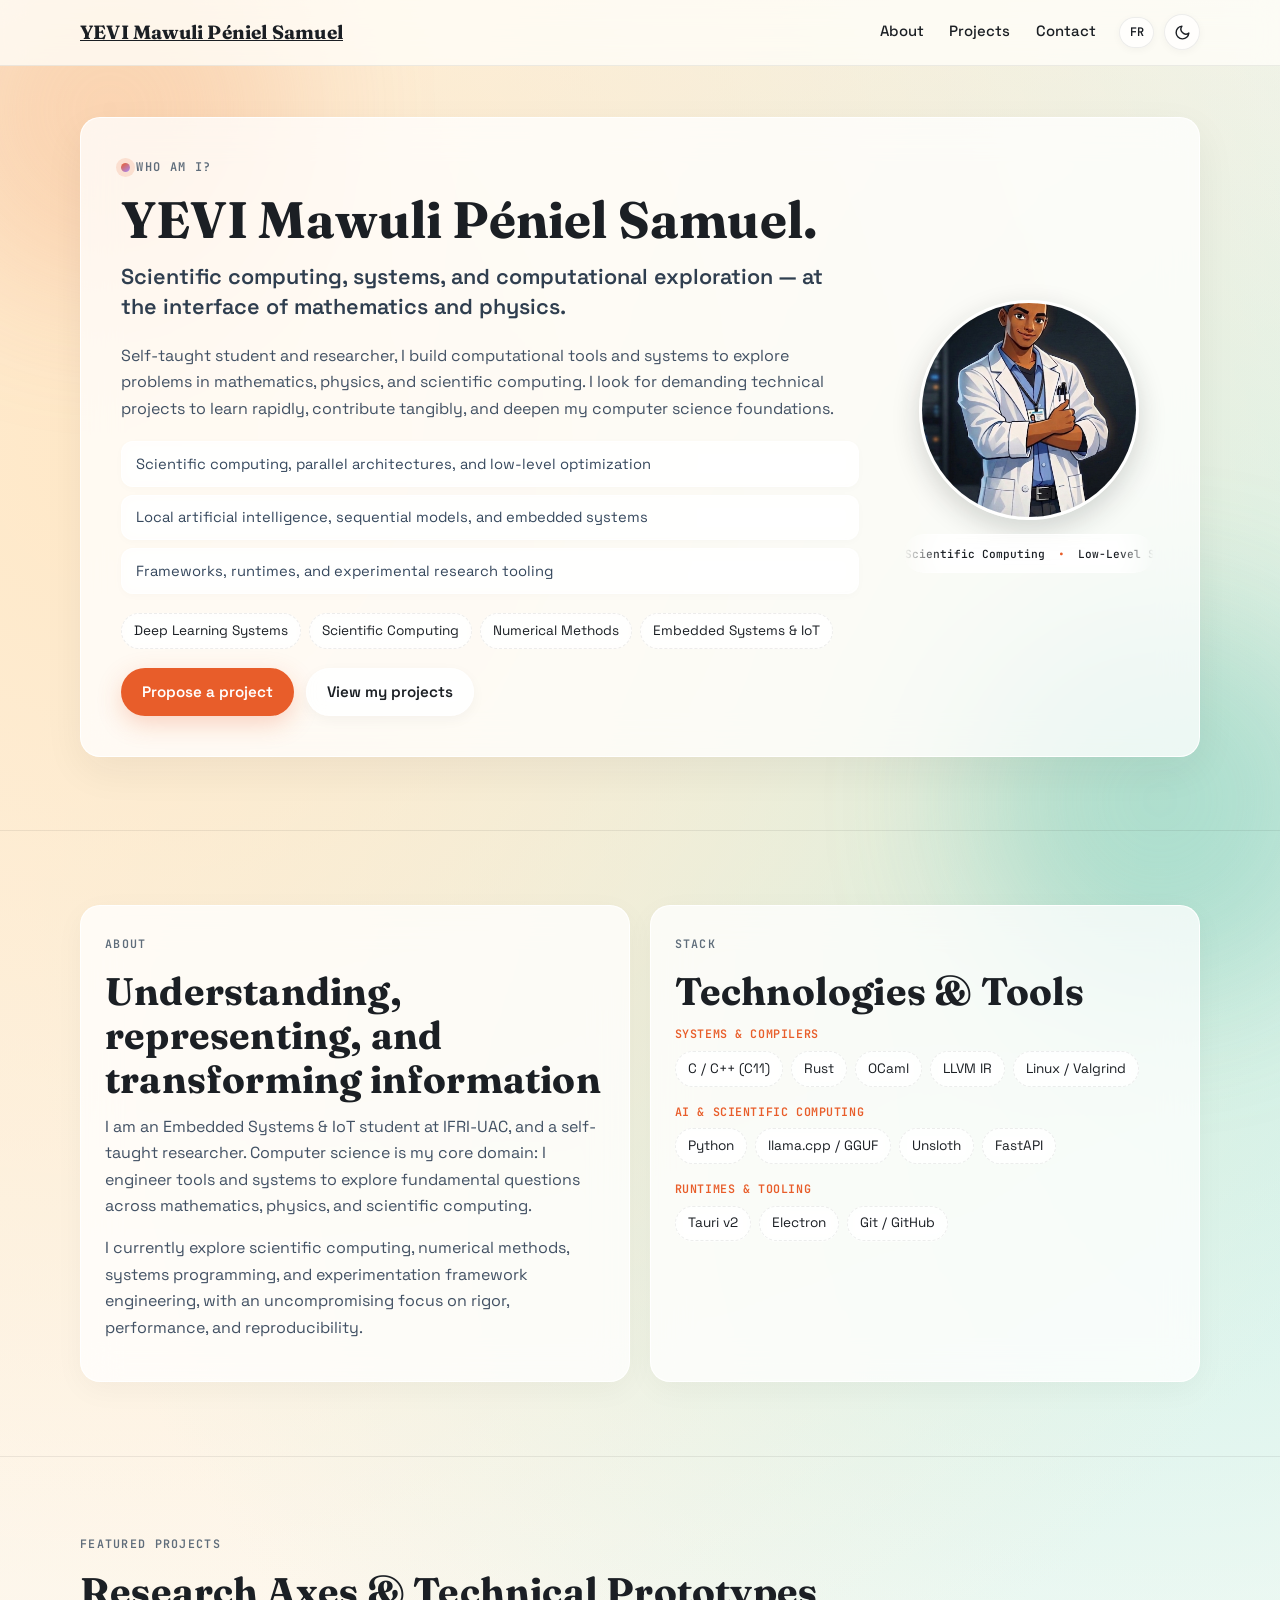
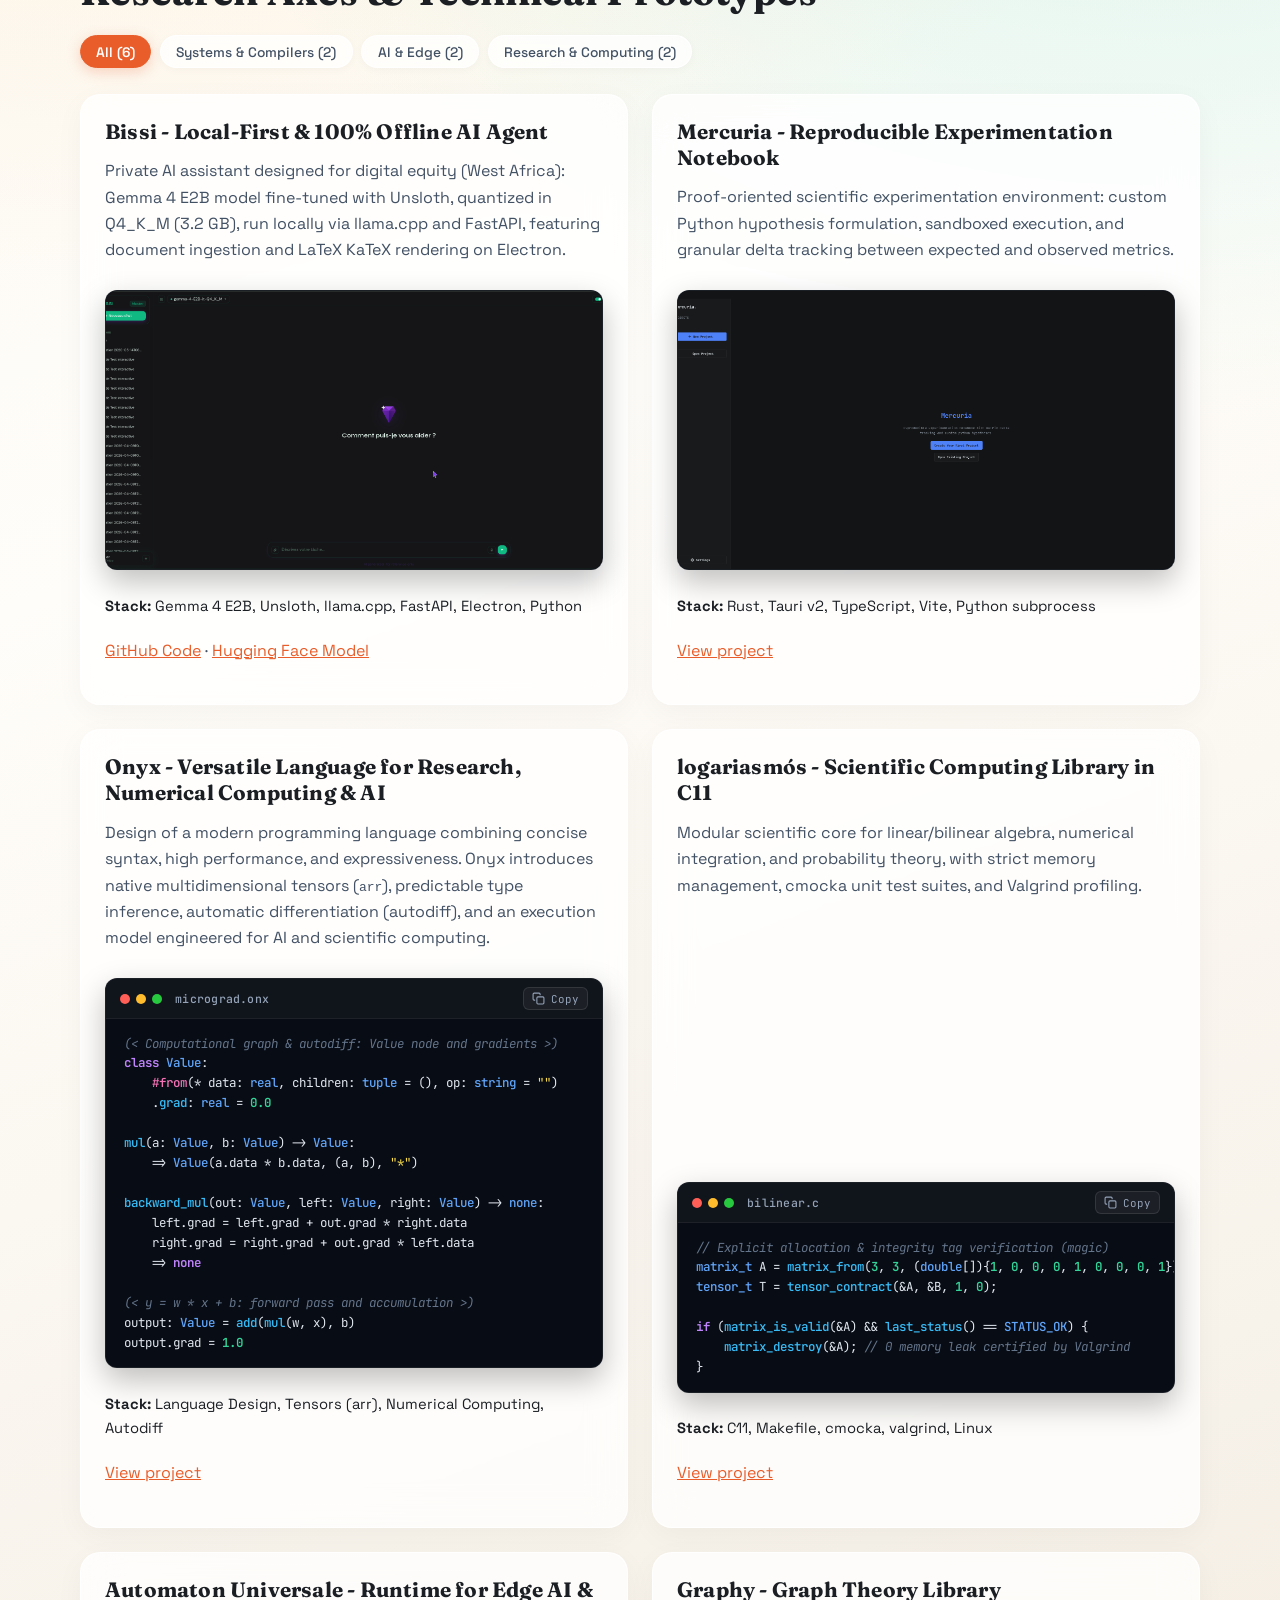
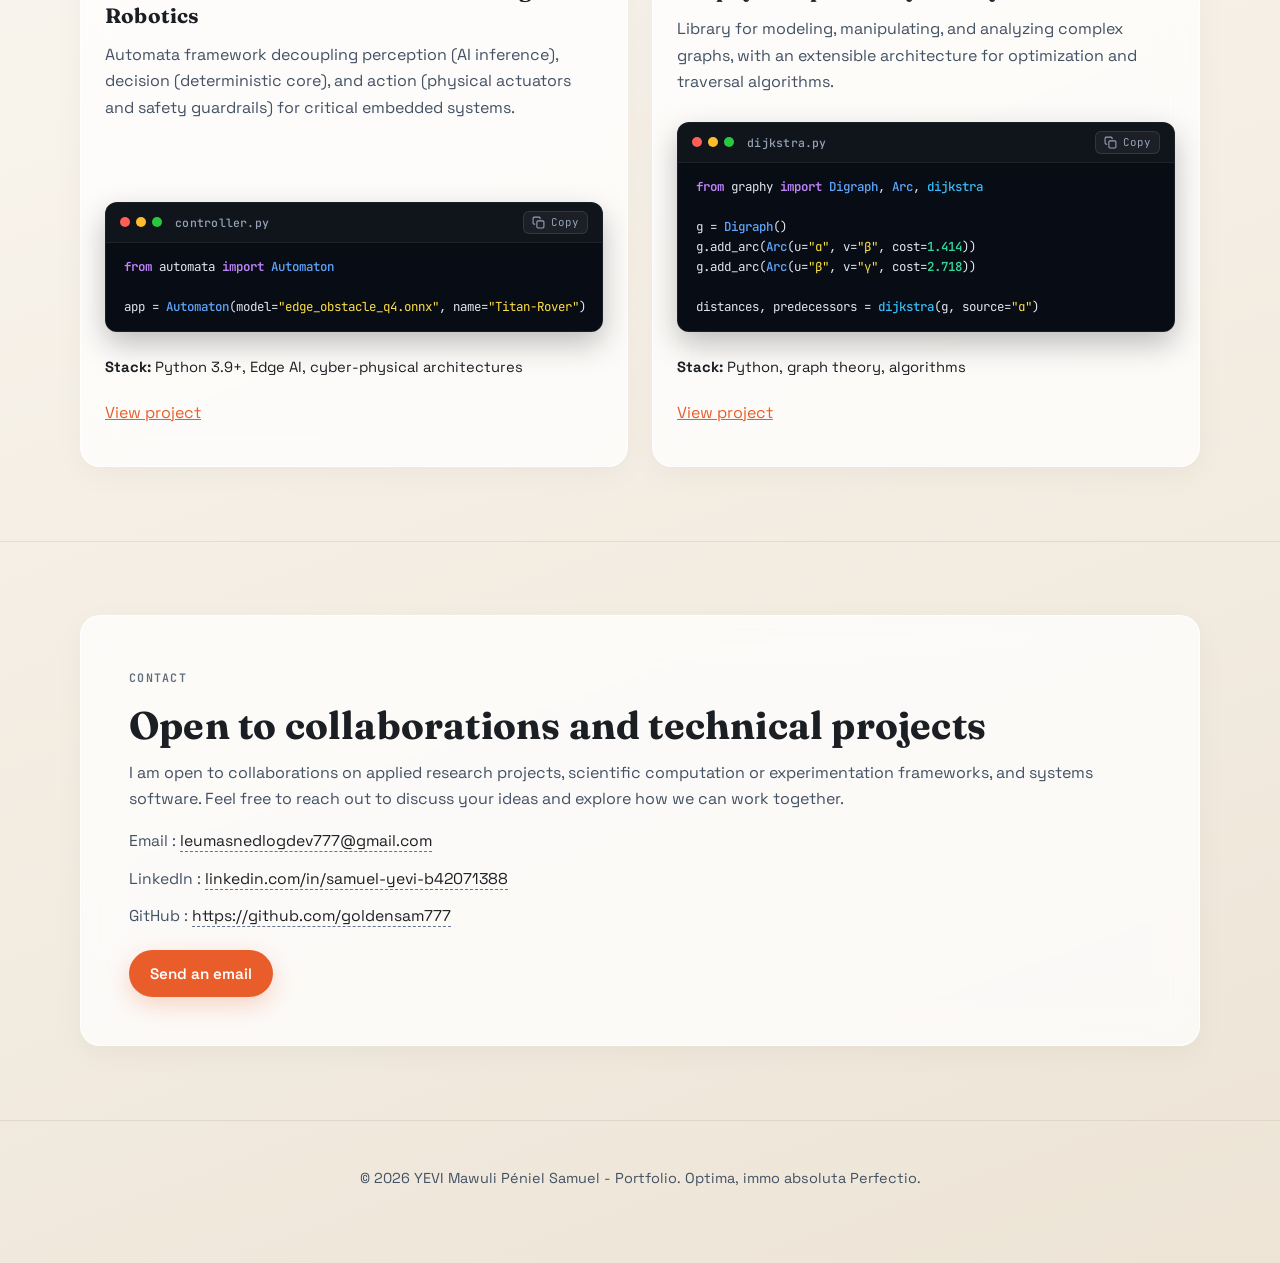
==== commit d80eafc4: "feat: remplacer Elementals par Onyx (calcul numérique, autodiff et IA)" ====
--- a/en/index.html
+++ b/en/index.html
@@ -225,13 +225,12 @@
 
 					<article class="card project reveal" data-category="systems">
 						<div class="project-head">
-							<h3>Elementals - Scientific Language Compiled via LLVM</h3>
-						</div>
-						<p class="project-summary">
-							Design of a programming language dedicated to multidimensional computation and physics.
-							Elementals introduces native hypercomplex numbers (quaternions, octonions), a semantic
-							duality between pure mathematical calculations and side-effect processes, and ultra-fast
-							native compilation via LLVM IR and Clang.
+							<h3>Onyx - Versatile Language for Research, Numerical Computing &amp; AI</h3>
+						</div>
+						<p class="project-summary">
+							Design of a modern programming language combining concise syntax, high performance, and expressiveness.
+							Onyx introduces native multidimensional tensors (<code>arr</code>), predictable type inference,
+							automatic differentiation (autodiff), and an execution model engineered for AI and scientific computing.
 						</p>
 						<div class="code-editor">
 							<div class="editor-header">
@@ -241,7 +240,7 @@
 										<span class="dot-yellow"></span>
 										<span class="dot-green"></span>
 									</div>
-									<span class="editor-title">quantum_field.el</span>
+									<span class="editor-title">micrograd.onx</span>
 								</div>
 								<button class="copy-btn" type="button" aria-label="Copy code" onclick="copyCode(this)">
 									<svg class="icon-copy" width="13" height="13" viewBox="0 0 24 24" fill="none" stroke="currentColor" stroke-width="2" stroke-linecap="round" stroke-linejoin="round"><rect x="9" y="9" width="13" height="13" rx="2" ry="2"></rect><path d="M5 15H4a2 2 0 0 1-2-2V4a2 2 0 0 1 2-2h9a2 2 0 0 1 2 2v1"></path></svg>
@@ -249,18 +248,25 @@
 									<span>Copy</span>
 								</button>
 							</div>
-							<pre class="editor-body"><code><span class="el-cm">->> Native hypercomplex numbers &amp; HyperNumber architecture</span>
-<span class="el-kw">element</span> <span class="el-ty">QuantumState</span>:
-    <span class="el-kw">as</span> <span class="el-ty">Field</span>
-    rotation: <span class="el-ty">HyperNumber</span> = <span class="el-hn">0.5</span> + <span class="el-hn">1.2j</span> + <span class="el-hn">3.4k</span>
-    repr = <span class="el-st">'State(|ψ⟩)'</span>
-
-<span class="el-cm">->> Pure mathematical transformation</span>
-compute_phase(q, energy):
-    q.rotation * cos²(energy) + sin²(energy)</code></pre>
-						</div>
-						<p class="project-stack"><strong>Stack:</strong> OCaml, Dune, LLVM IR, Clang, C runtime</p>
-						<p><a href="https://github.com/goldensam777/elementals" target="_blank" rel="noreferrer">View project</a></p>
+							<pre class="editor-body"><code><span class="el-cm">(&lt; Computational graph &amp; autodiff: Value node and gradients &gt;)</span>
+<span class="el-kw">class</span> <span class="el-ty">Value</span>:
+    <span class="el-dc">#from</span>(* data: <span class="el-ty">real</span>, children: <span class="el-ty">tuple</span> = (), op: <span class="el-ty">string</span> = <span class="el-st">""</span>)
+    .<span class="el-fn">grad</span>: <span class="el-ty">real</span> = <span class="el-hn">0.0</span>
+
+<span class="el-fn">mul</span>(a: <span class="el-ty">Value</span>, b: <span class="el-ty">Value</span>) -&gt; <span class="el-ty">Value</span>:
+    =&gt; <span class="el-ty">Value</span>(a.data * b.data, (a, b), <span class="el-st">"*"</span>)
+
+<span class="el-fn">backward_mul</span>(out: <span class="el-ty">Value</span>, left: <span class="el-ty">Value</span>, right: <span class="el-ty">Value</span>) -&gt; <span class="el-ty">none</span>:
+    left.grad = left.grad + out.grad * right.data
+    right.grad = right.grad + out.grad * left.data
+    =&gt; <span class="el-kw">none</span>
+
+<span class="el-cm">(&lt; y = w * x + b: forward pass and accumulation &gt;)</span>
+output: <span class="el-ty">Value</span> = <span class="el-fn">add</span>(<span class="el-fn">mul</span>(w, x), b)
+output.grad = <span class="el-hn">1.0</span></code></pre>
+						</div>
+						<p class="project-stack"><strong>Stack:</strong> Language Design, Tensors (arr), Numerical Computing, Autodiff</p>
+						<p><a href="https://github.com/goldensam777/onyx" target="_blank" rel="noreferrer">View project</a></p>
 					</article>
 
 					<article class="card project reveal" data-category="systems">
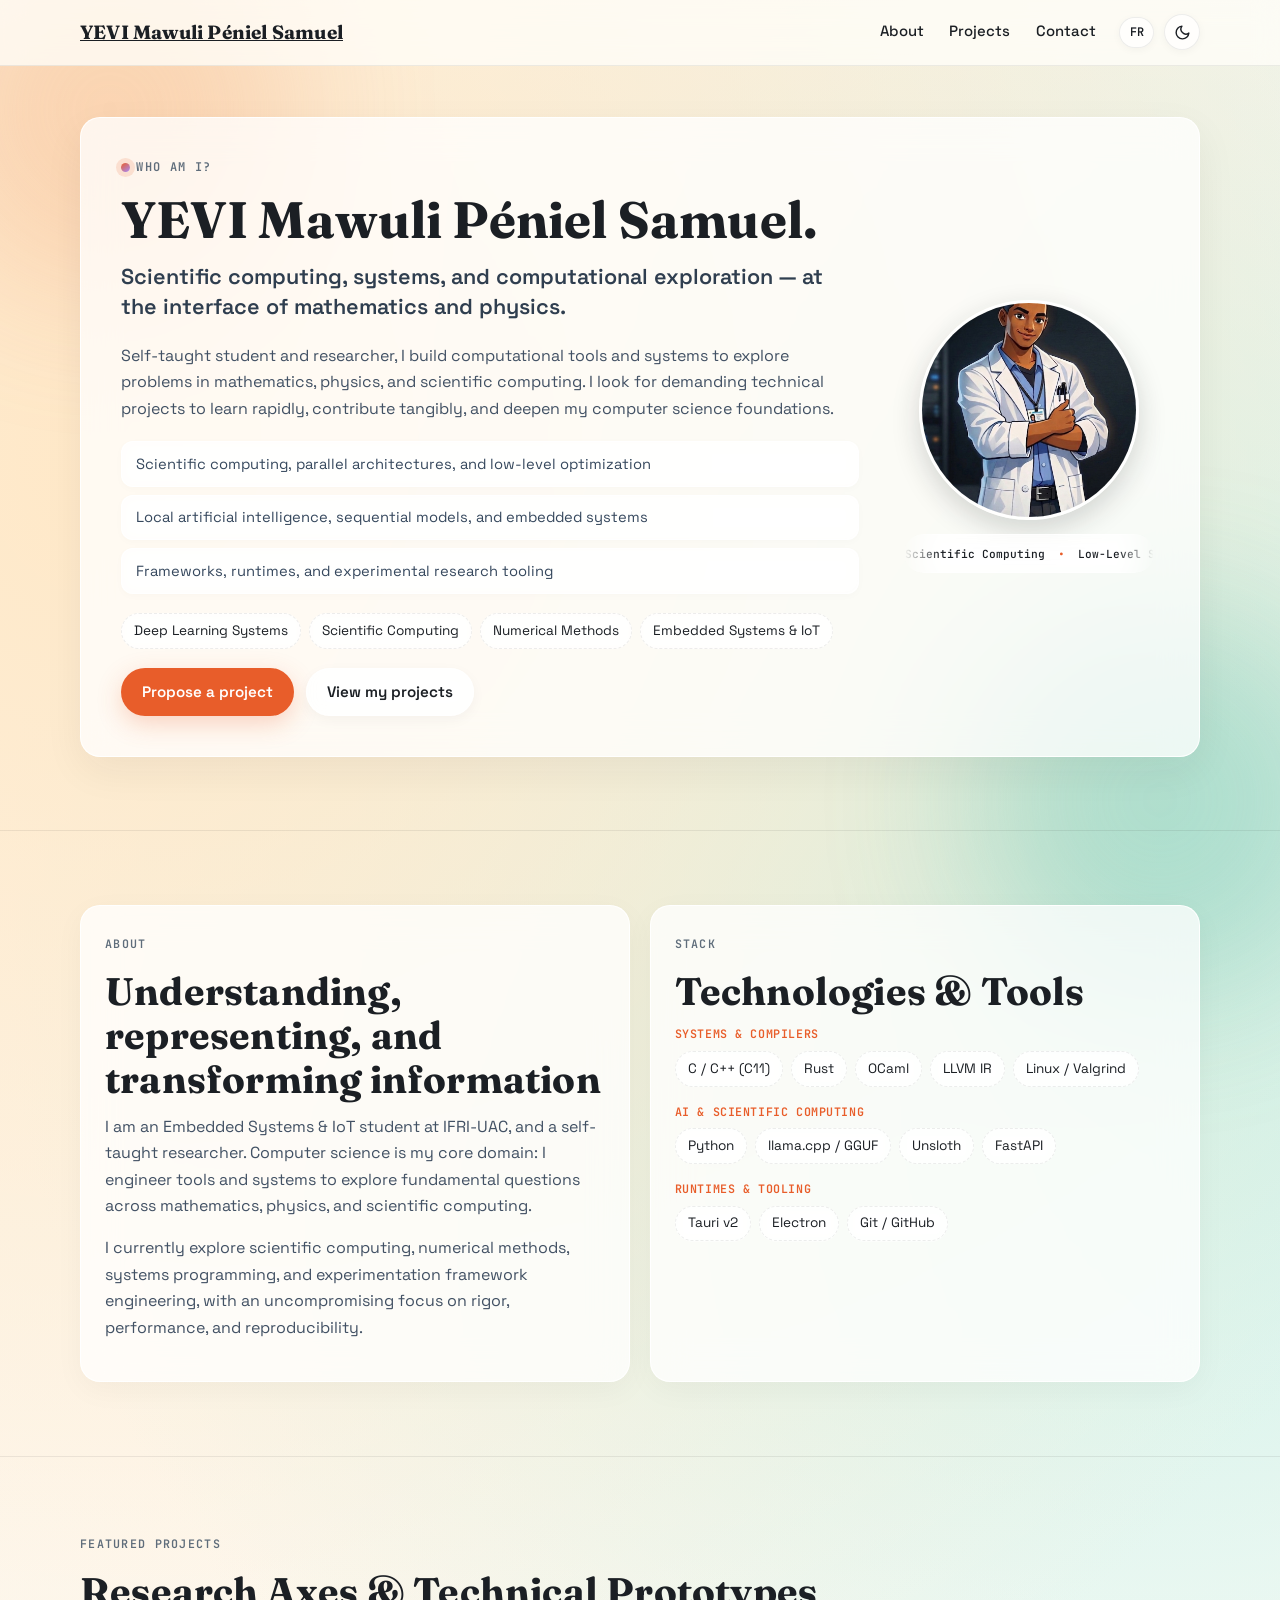
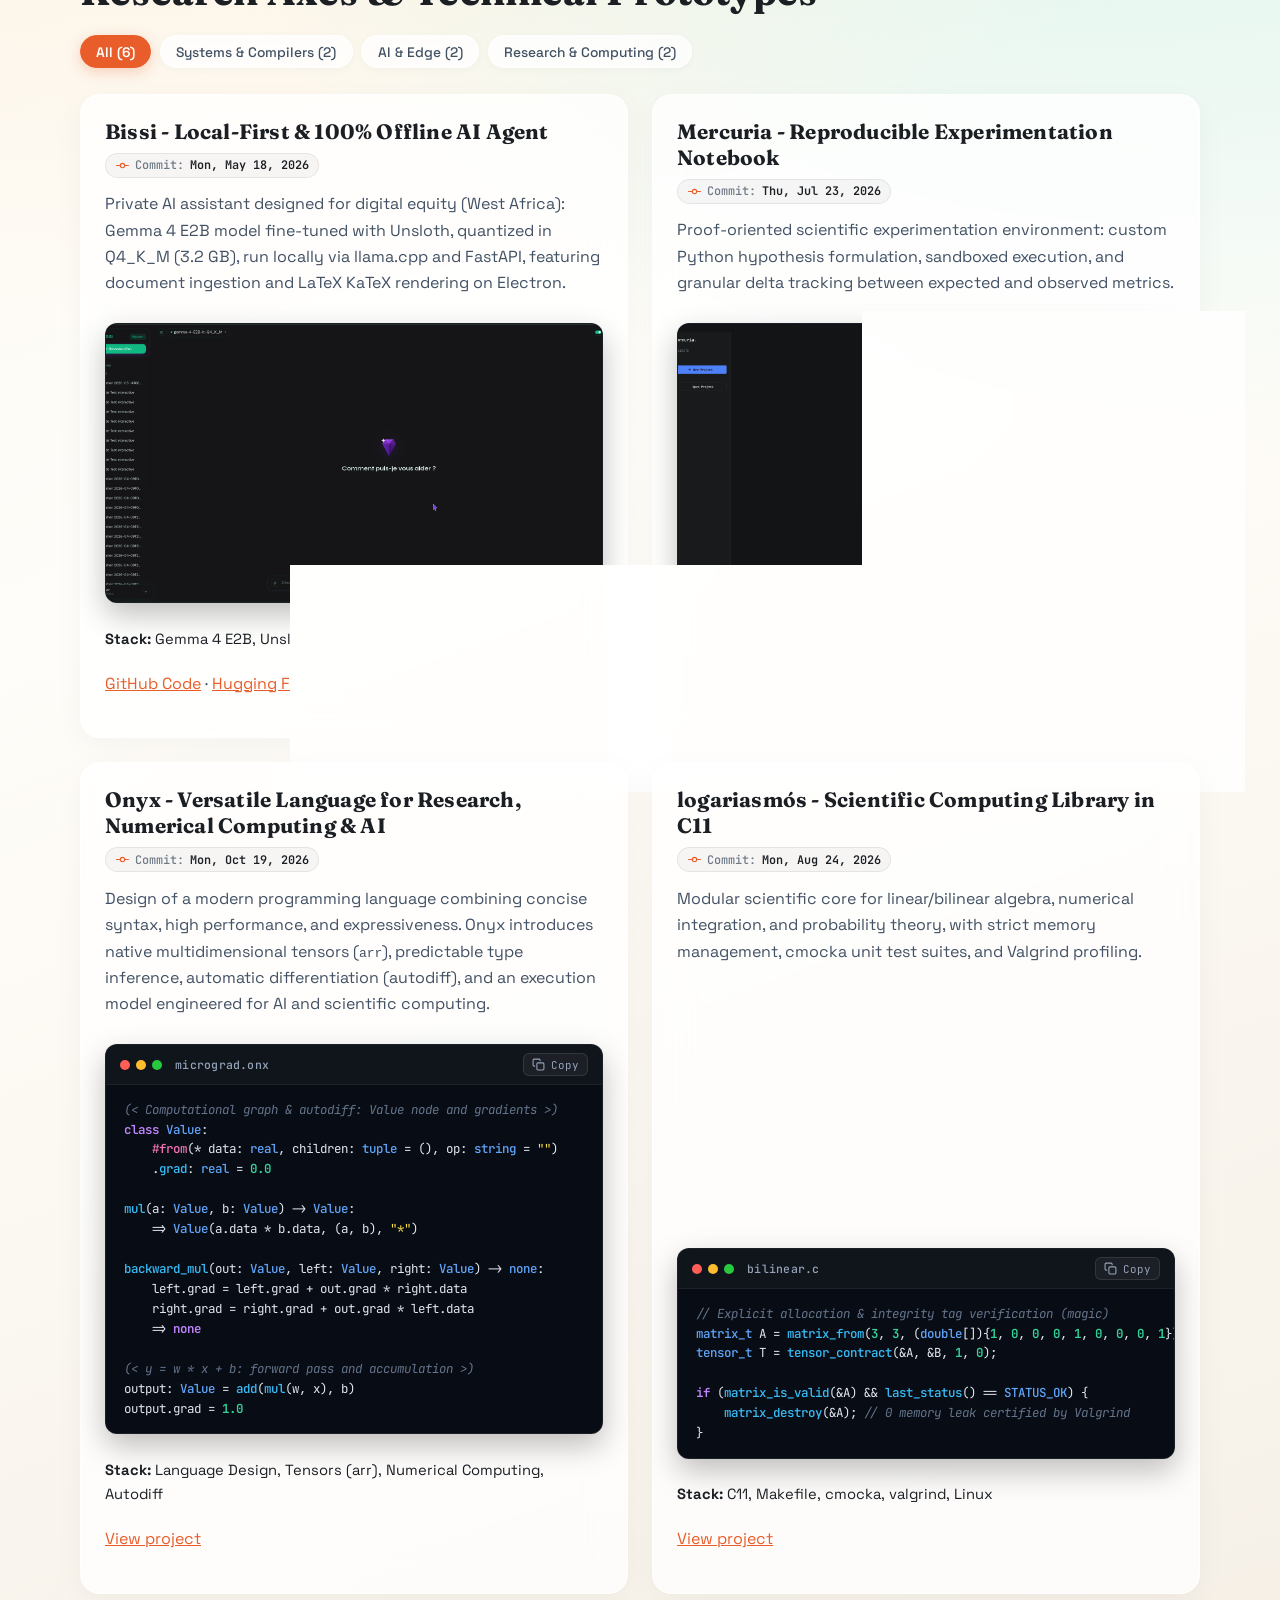
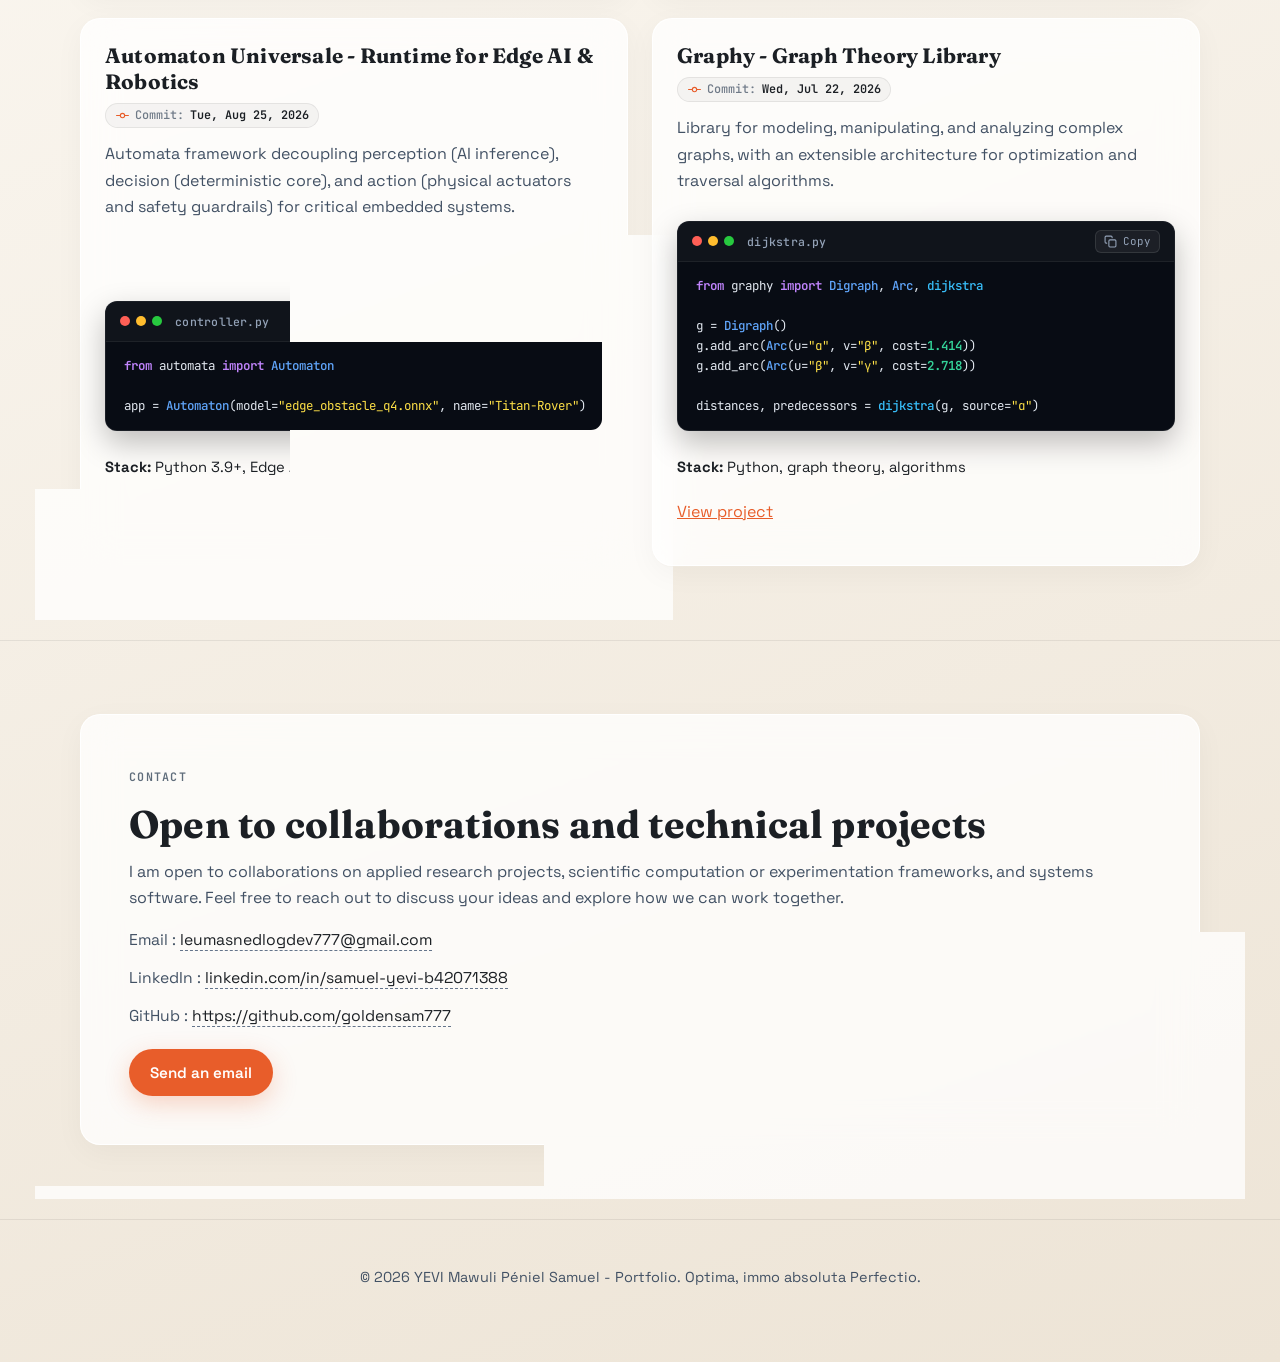
==== commit 42a407db: "feat: ajouter un tag de dernier commit dynamique et bilingue sur chaque projet" ====
--- a/en/index.html
+++ b/en/index.html
@@ -195,6 +195,15 @@
 					<article class="card project reveal" data-category="ai">
 						<div class="project-head">
 							<h3>Bissi - Local-First &amp; 100% Offline AI Agent</h3>
+							<a class="project-commit-tag" href="https://github.com/Smart-Learn-Squad/bissi" target="_blank" rel="noreferrer" data-repo="Smart-Learn-Squad/bissi" title="Latest commit on repository">
+								<svg class="icon-git-commit" width="13" height="13" viewBox="0 0 24 24" fill="none" stroke="currentColor" stroke-width="2" stroke-linecap="round" stroke-linejoin="round" aria-hidden="true">
+									<circle cx="12" cy="12" r="4"></circle>
+									<line x1="1.05" y1="12" x2="7" y2="12"></line>
+									<line x1="17.01" y1="12" x2="22.96" y2="12"></line>
+								</svg>
+								<span class="commit-label">Commit:</span>
+								<span class="commit-date">Mon, May 18, 2026</span>
+							</a>
 						</div>
 						<p class="project-summary">
 							Private AI assistant designed for digital equity (West Africa): Gemma 4 E2B model fine-tuned with Unsloth, quantized in Q4_K_M (3.2 GB), run locally via llama.cpp and FastAPI, featuring document ingestion and LaTeX KaTeX rendering on Electron.
@@ -212,6 +221,15 @@
 					<article class="card project reveal" data-category="scientific">
 						<div class="project-head">
 							<h3>Mercuria - Reproducible Experimentation Notebook</h3>
+							<a class="project-commit-tag" href="https://github.com/leumas-labs/mercuria" target="_blank" rel="noreferrer" data-repo="leumas-labs/mercuria" title="Latest commit on repository">
+								<svg class="icon-git-commit" width="13" height="13" viewBox="0 0 24 24" fill="none" stroke="currentColor" stroke-width="2" stroke-linecap="round" stroke-linejoin="round" aria-hidden="true">
+									<circle cx="12" cy="12" r="4"></circle>
+									<line x1="1.05" y1="12" x2="7" y2="12"></line>
+									<line x1="17.01" y1="12" x2="22.96" y2="12"></line>
+								</svg>
+								<span class="commit-label">Commit:</span>
+								<span class="commit-date">Thu, Jul 23, 2026</span>
+							</a>
 						</div>
 						<p class="project-summary">
 							Proof-oriented scientific experimentation environment: custom Python hypothesis formulation, sandboxed execution, and granular delta tracking between expected and observed metrics.
@@ -226,6 +244,15 @@
 					<article class="card project reveal" data-category="systems">
 						<div class="project-head">
 							<h3>Onyx - Versatile Language for Research, Numerical Computing &amp; AI</h3>
+							<a class="project-commit-tag" href="https://github.com/goldensam777/onyx" target="_blank" rel="noreferrer" data-repo="goldensam777/onyx" title="Latest commit on repository">
+								<svg class="icon-git-commit" width="13" height="13" viewBox="0 0 24 24" fill="none" stroke="currentColor" stroke-width="2" stroke-linecap="round" stroke-linejoin="round" aria-hidden="true">
+									<circle cx="12" cy="12" r="4"></circle>
+									<line x1="1.05" y1="12" x2="7" y2="12"></line>
+									<line x1="17.01" y1="12" x2="22.96" y2="12"></line>
+								</svg>
+								<span class="commit-label">Commit:</span>
+								<span class="commit-date">Mon, Oct 19, 2026</span>
+							</a>
 						</div>
 						<p class="project-summary">
 							Design of a modern programming language combining concise syntax, high performance, and expressiveness.
@@ -272,6 +299,15 @@
 					<article class="card project reveal" data-category="systems">
 						<div class="project-head">
 							<h3>logariasmós - Scientific Computing Library in C11</h3>
+							<a class="project-commit-tag" href="https://github.com/goldensam777/logariasmos" target="_blank" rel="noreferrer" data-repo="goldensam777/logariasmos" title="Latest commit on repository">
+								<svg class="icon-git-commit" width="13" height="13" viewBox="0 0 24 24" fill="none" stroke="currentColor" stroke-width="2" stroke-linecap="round" stroke-linejoin="round" aria-hidden="true">
+									<circle cx="12" cy="12" r="4"></circle>
+									<line x1="1.05" y1="12" x2="7" y2="12"></line>
+									<line x1="17.01" y1="12" x2="22.96" y2="12"></line>
+								</svg>
+								<span class="commit-label">Commit:</span>
+								<span class="commit-date">Mon, Aug 24, 2026</span>
+							</a>
 						</div>
 						<p class="project-summary">
 							Modular scientific core for linear/bilinear algebra, numerical integration, and probability
@@ -308,6 +344,15 @@
 					<article class="card project reveal" data-category="ai">
 						<div class="project-head">
 							<h3>Automaton Universale - Runtime for Edge AI &amp; Robotics</h3>
+							<a class="project-commit-tag" href="https://github.com/goldensam777/automaton" target="_blank" rel="noreferrer" data-repo="goldensam777/automaton" title="Latest commit on repository">
+								<svg class="icon-git-commit" width="13" height="13" viewBox="0 0 24 24" fill="none" stroke="currentColor" stroke-width="2" stroke-linecap="round" stroke-linejoin="round" aria-hidden="true">
+									<circle cx="12" cy="12" r="4"></circle>
+									<line x1="1.05" y1="12" x2="7" y2="12"></line>
+									<line x1="17.01" y1="12" x2="22.96" y2="12"></line>
+								</svg>
+								<span class="commit-label">Commit:</span>
+								<span class="commit-date">Tue, Aug 25, 2026</span>
+							</a>
 						</div>
 						<p class="project-summary">
 							Automata framework decoupling perception (AI inference), decision (deterministic core), and action (physical actuators and safety guardrails) for critical embedded systems.
@@ -339,6 +384,15 @@
 					<article class="card project reveal" data-category="scientific">
 						<div class="project-head">
 							<h3>Graphy - Graph Theory Library</h3>
+							<a class="project-commit-tag" href="https://github.com/goldensam777/graphy" target="_blank" rel="noreferrer" data-repo="goldensam777/graphy" title="Latest commit on repository">
+								<svg class="icon-git-commit" width="13" height="13" viewBox="0 0 24 24" fill="none" stroke="currentColor" stroke-width="2" stroke-linecap="round" stroke-linejoin="round" aria-hidden="true">
+									<circle cx="12" cy="12" r="4"></circle>
+									<line x1="1.05" y1="12" x2="7" y2="12"></line>
+									<line x1="17.01" y1="12" x2="22.96" y2="12"></line>
+								</svg>
+								<span class="commit-label">Commit:</span>
+								<span class="commit-date">Wed, Jul 22, 2026</span>
+							</a>
 						</div>
 						<p class="project-summary">
 							Library for modeling, manipulating, and analyzing complex graphs, with an extensible architecture for optimization and traversal algorithms.
@@ -453,6 +507,89 @@
 				});
 			});
 		});
+
+		// Dynamic GitHub Last Commit Fetcher
+		(function() {
+			const commitTags = document.querySelectorAll('.project-commit-tag[data-repo]');
+			if (!commitTags.length) return;
+
+			const isEn = (document.documentElement.lang || 'en').toLowerCase().startsWith('en');
+			const CACHE_PREFIX = 'gh_commit_cache_';
+			const CACHE_TTL = 15 * 60 * 1000; // 15 minutes
+
+			commitTags.forEach(tag => {
+				const repo = tag.getAttribute('data-repo');
+				if (!repo) return;
+
+				function updateTag(dateStr, commitUrl, commitMsg) {
+					try {
+						const d = new Date(dateStr);
+						if (isNaN(d.getTime())) return;
+
+						let formatted = d.toLocaleDateString(isEn ? 'en-US' : 'fr-FR', {
+							weekday: 'short',
+							day: 'numeric',
+							month: 'short',
+							year: 'numeric'
+						});
+						formatted = formatted.charAt(0).toUpperCase() + formatted.slice(1);
+
+						const dateSpan = tag.querySelector('.commit-date');
+						if (dateSpan) dateSpan.textContent = formatted;
+
+						if (commitUrl) tag.href = commitUrl;
+
+						if (commitMsg) {
+							const summary = commitMsg.split('\n')[0].trim();
+							tag.setAttribute('title', isEn ? `Latest commit: "${summary}"` : `Dernier commit : « ${summary} »`);
+						}
+					} catch (e) {}
+				}
+
+				// Check cache first
+				try {
+					const cachedRaw = localStorage.getItem(CACHE_PREFIX + repo);
+					if (cachedRaw) {
+						const cached = JSON.parse(cachedRaw);
+						if (cached && cached.date && (Date.now() - cached.timestamp < CACHE_TTL)) {
+							updateTag(cached.date, cached.url, cached.message);
+							return;
+						}
+					}
+				} catch (e) {}
+
+				// Fetch from GitHub REST API
+				fetch(`https://api.github.com/repos/${repo}/commits?per_page=1`, {
+					headers: { 'Accept': 'application/vnd.github.v3+json' }
+				})
+				.then(res => {
+					if (!res.ok) throw new Error(res.status);
+					return res.json();
+				})
+				.then(data => {
+					if (Array.isArray(data) && data.length > 0) {
+						const item = data[0];
+						const date = (item.commit && item.commit.committer && item.commit.committer.date) ||
+						             (item.commit && item.commit.author && item.commit.author.date);
+						const url = item.html_url || `https://github.com/${repo}/commit/${item.sha}`;
+						const message = (item.commit && item.commit.message) || '';
+
+						if (date) {
+							updateTag(date, url, message);
+							try {
+								localStorage.setItem(CACHE_PREFIX + repo, JSON.stringify({
+									date,
+									url,
+									message,
+									timestamp: Date.now()
+								}));
+							} catch (e) {}
+						}
+					}
+				})
+				.catch(() => {});
+			});
+		})();
 	</script>
 </body>
 </html>
--- a/assets/css/style.css
+++ b/assets/css/style.css
@@ -710,14 +710,73 @@
 
 .project-head {
 	display: flex;
+	flex-direction: column;
 	align-items: flex-start;
-	gap: 0.8rem;
+	gap: 0.5rem;
 }
 
 .project h3 {
 	margin: 0;
 	font-size: 1.3rem;
 	line-height: 1.25;
+}
+
+.project-commit-tag {
+	display: inline-flex;
+	align-items: center;
+	gap: 0.38rem;
+	padding: 0.22rem 0.6rem;
+	font-size: 0.74rem;
+	font-family: "JetBrains Mono", monospace;
+	font-weight: 500;
+	color: var(--ink-soft);
+	background: rgba(0, 0, 0, 0.035);
+	border: 1px solid var(--line);
+	border-radius: 9999px;
+	text-decoration: none;
+	line-height: 1.35;
+	transition: all 0.2s ease;
+	width: fit-content;
+}
+
+[data-theme="dark"] .project-commit-tag {
+	background: rgba(255, 255, 255, 0.04);
+	border-color: rgba(255, 255, 255, 0.08);
+	color: var(--ink-soft);
+}
+
+.project-commit-tag:hover {
+	color: var(--accent);
+	border-color: var(--accent);
+	background: rgba(232, 93, 42, 0.08);
+	text-decoration: none;
+	transform: translateY(-1px);
+}
+
+[data-theme="dark"] .project-commit-tag:hover {
+	color: var(--accent);
+	border-color: var(--accent);
+	background: rgba(255, 107, 53, 0.12);
+}
+
+.project-commit-tag .icon-git-commit {
+	flex-shrink: 0;
+	color: var(--accent);
+	transition: transform 0.25s ease;
+}
+
+.project-commit-tag:hover .icon-git-commit {
+	transform: rotate(45deg);
+}
+
+.project-commit-tag .commit-label {
+	font-weight: 500;
+	opacity: 0.75;
+}
+
+.project-commit-tag .commit-date {
+	color: var(--ink);
+	font-weight: 600;
 }
 
 .project-summary {
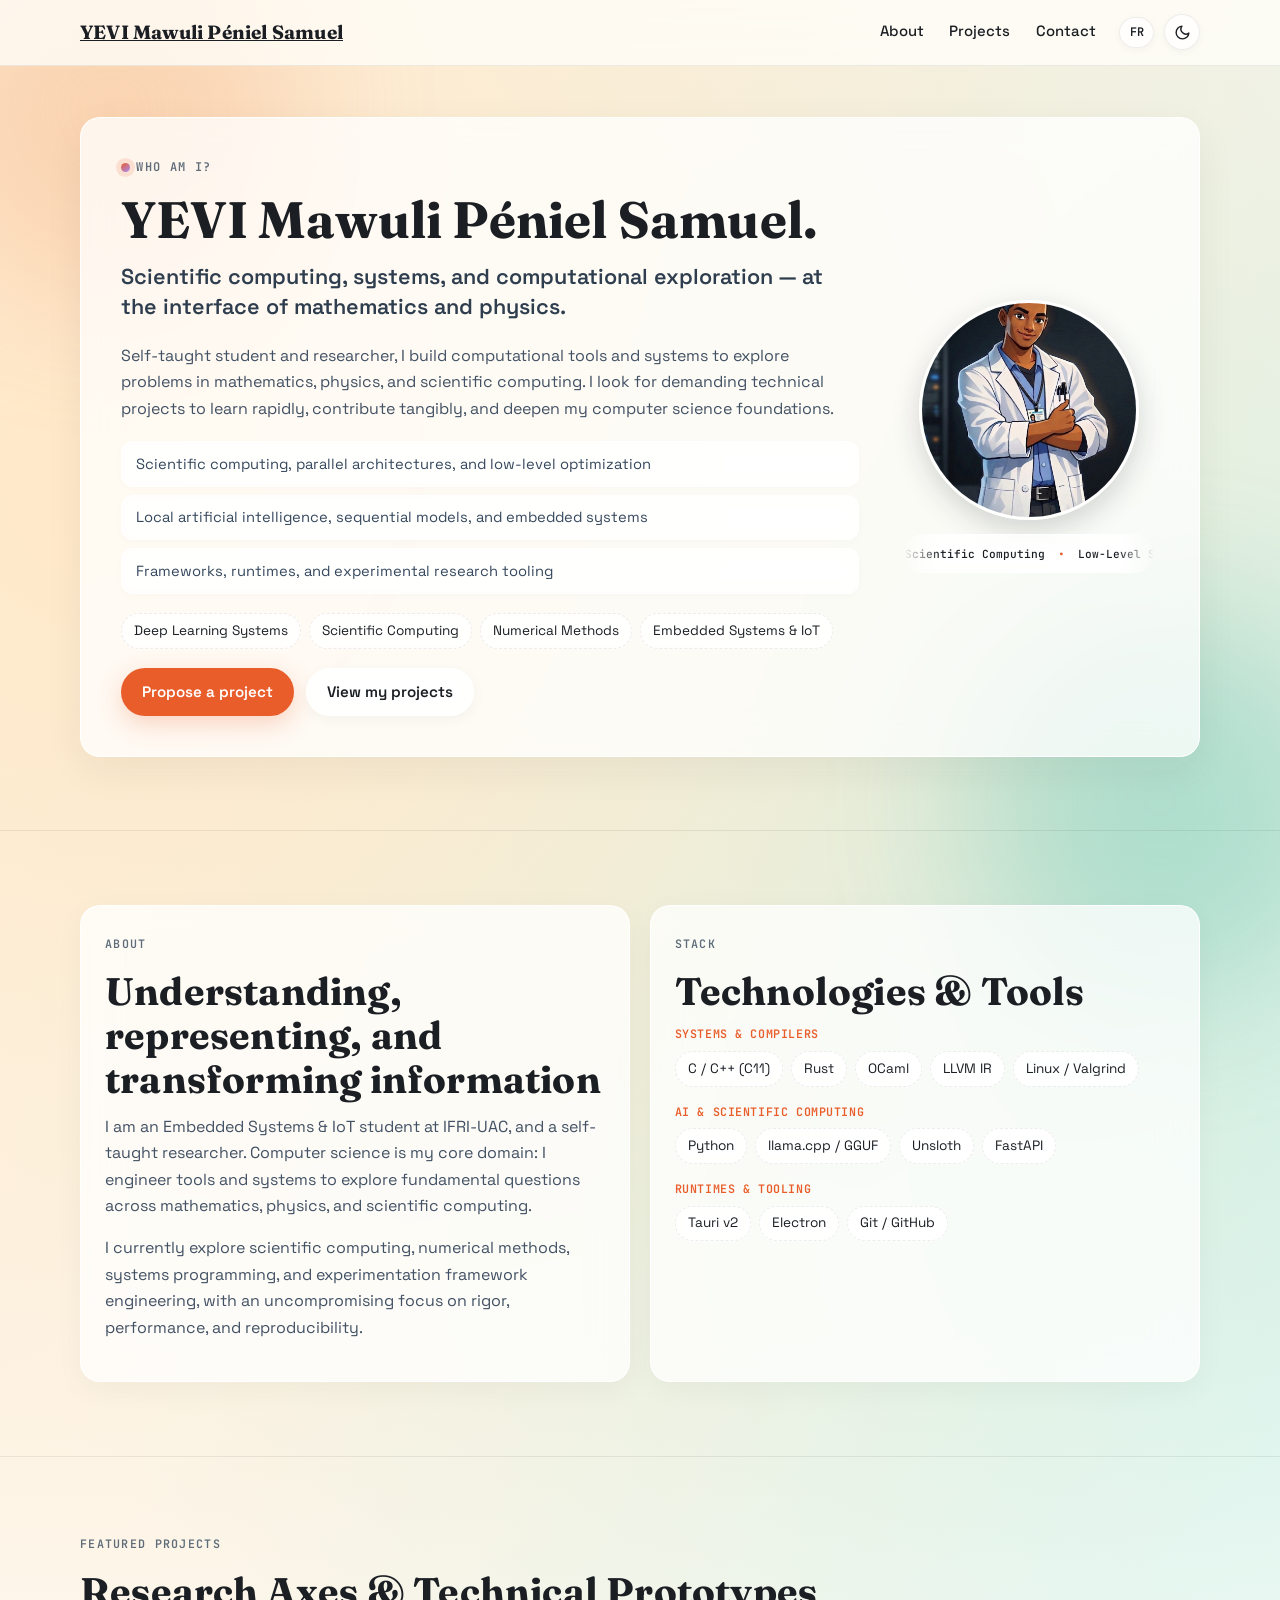
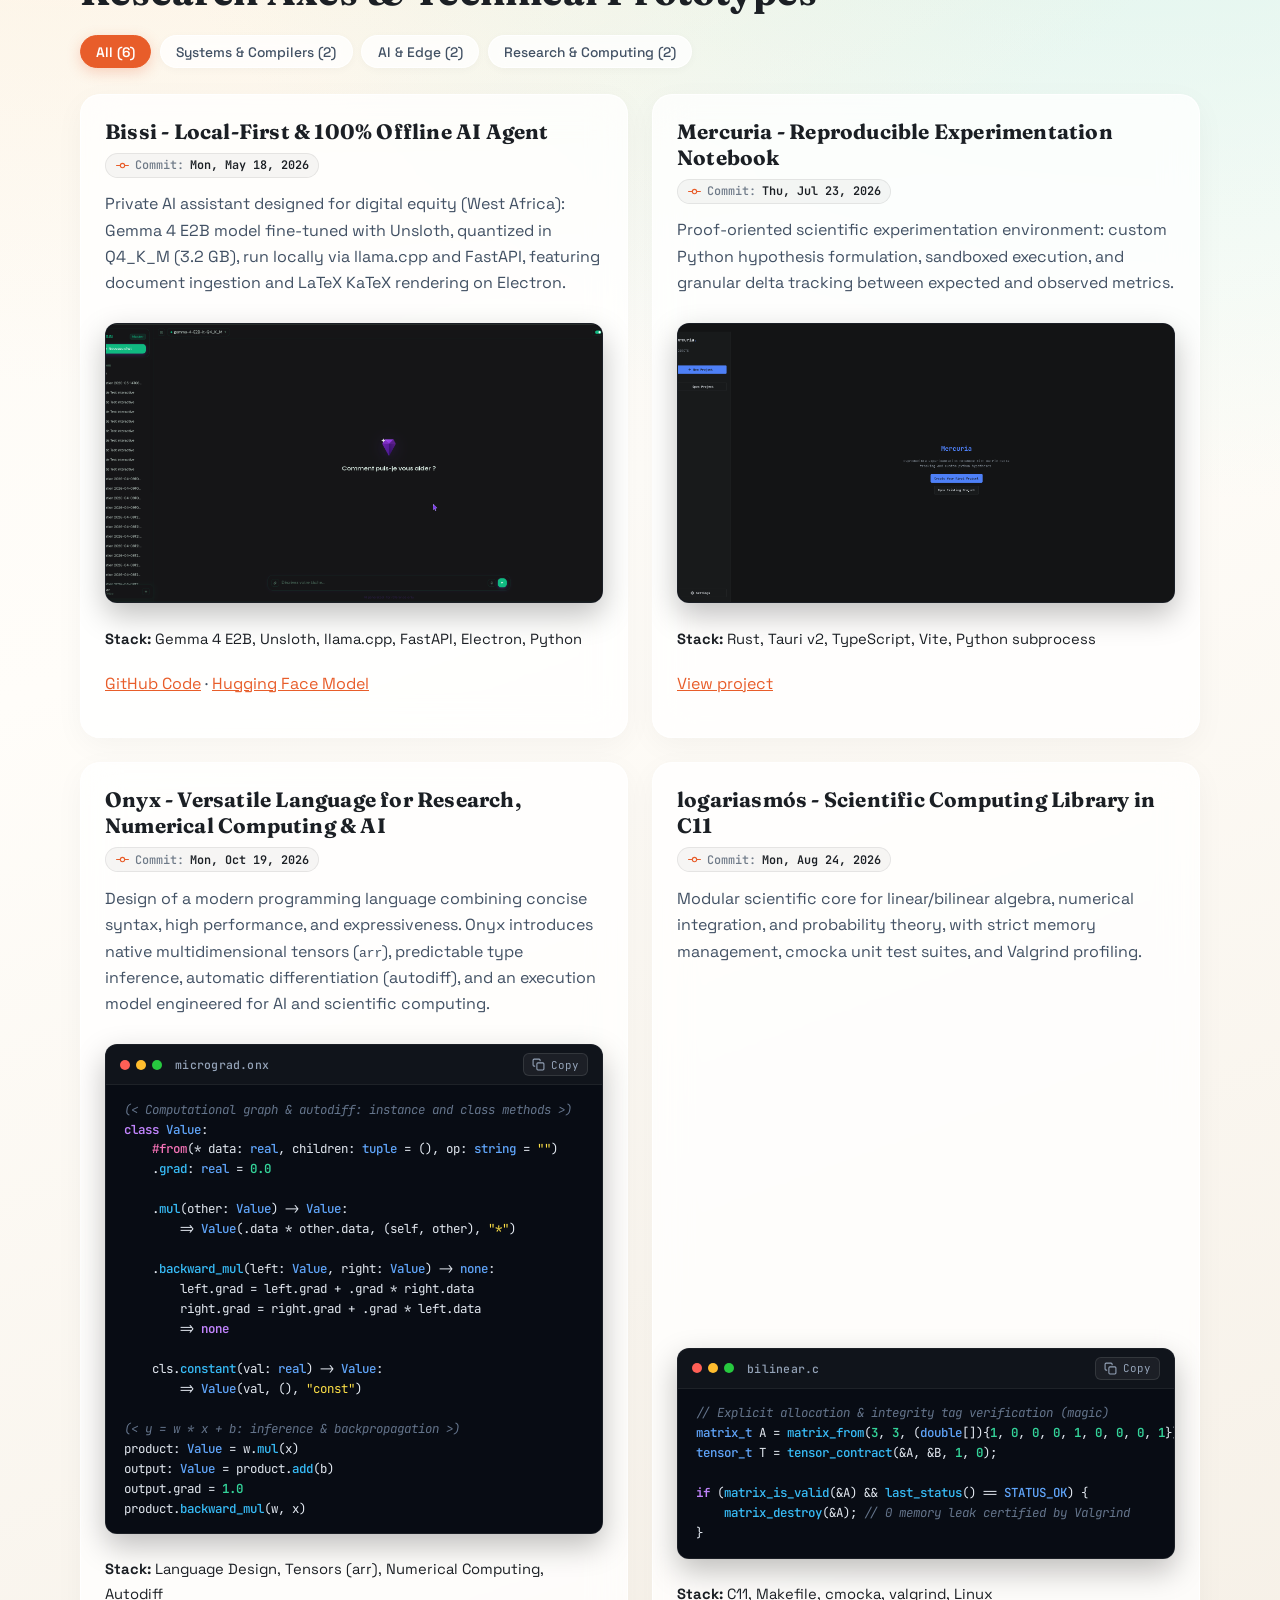
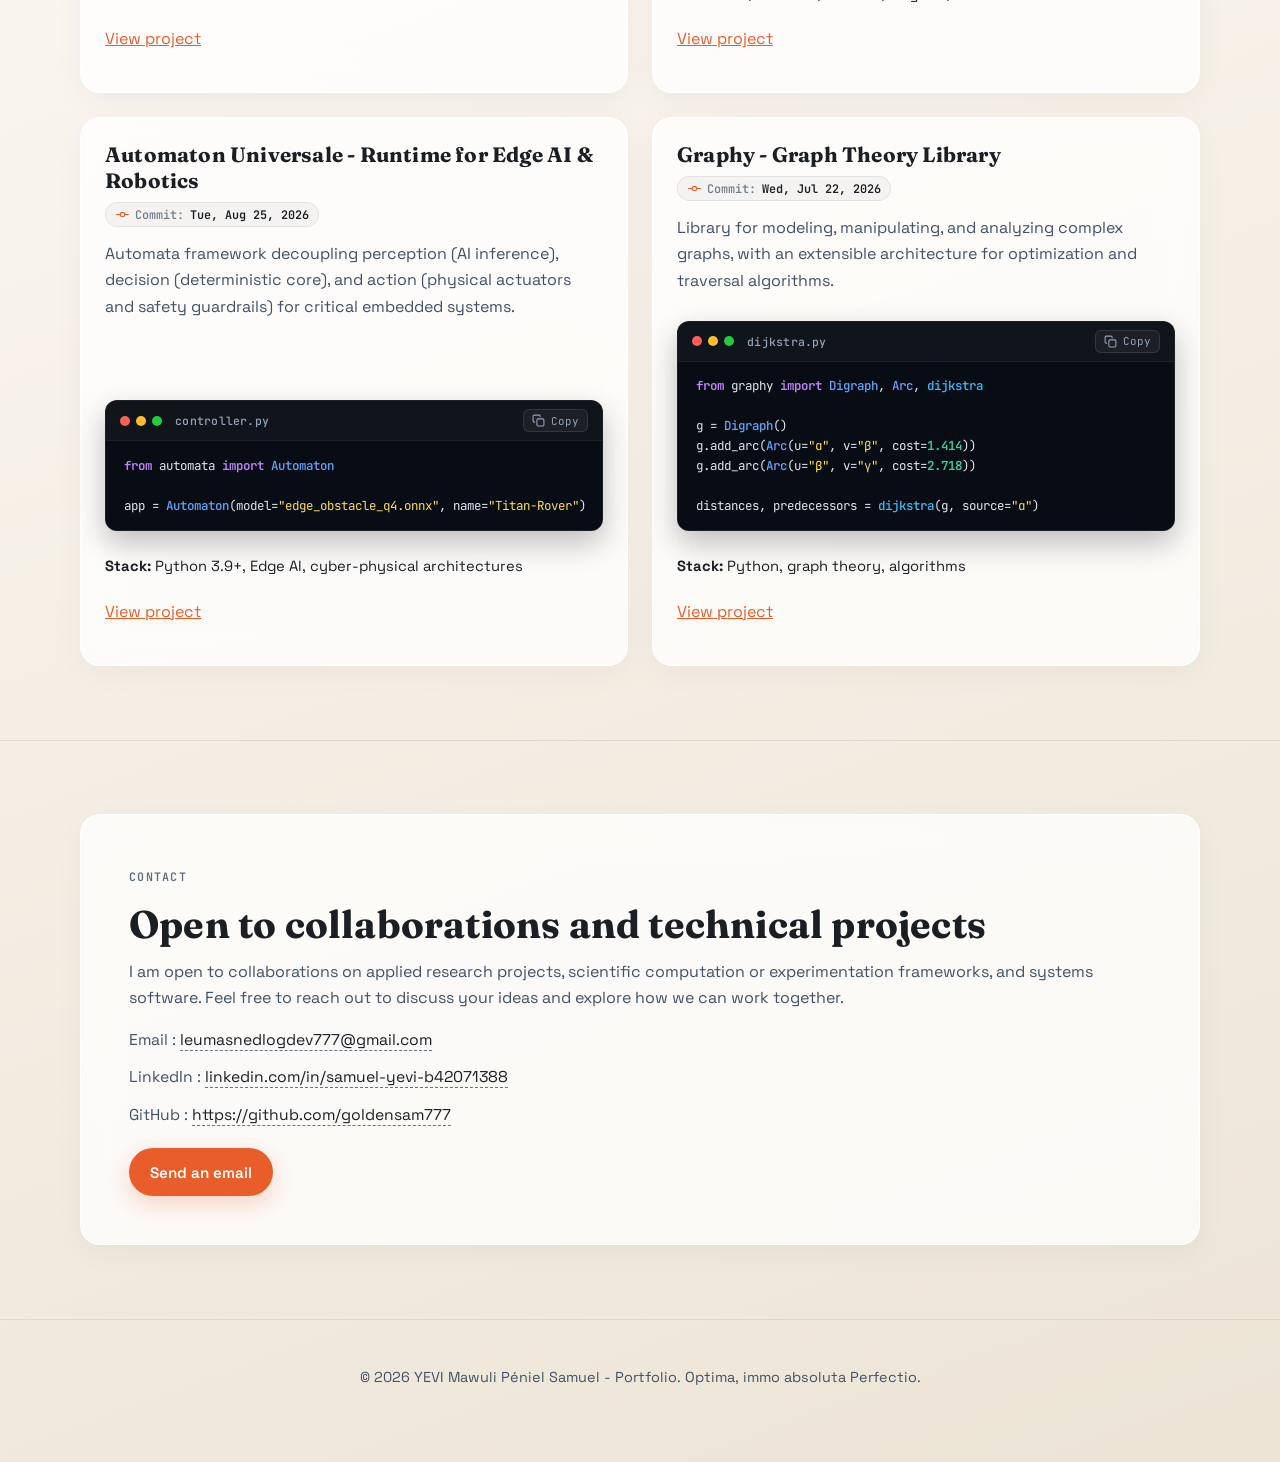
==== commit 3a7a11a0: "refactor(onyx): mettre a jour l'extrait de code avec la syntaxe des methodes d'instance et de classe" ====
--- a/en/index.html
+++ b/en/index.html
@@ -275,22 +275,27 @@
 									<span>Copy</span>
 								</button>
 							</div>
-							<pre class="editor-body"><code><span class="el-cm">(&lt; Computational graph &amp; autodiff: Value node and gradients &gt;)</span>
+							<pre class="editor-body"><code><span class="el-cm">(&lt; Computational graph &amp; autodiff: instance and class methods &gt;)</span>
 <span class="el-kw">class</span> <span class="el-ty">Value</span>:
     <span class="el-dc">#from</span>(* data: <span class="el-ty">real</span>, children: <span class="el-ty">tuple</span> = (), op: <span class="el-ty">string</span> = <span class="el-st">""</span>)
     .<span class="el-fn">grad</span>: <span class="el-ty">real</span> = <span class="el-hn">0.0</span>
 
-<span class="el-fn">mul</span>(a: <span class="el-ty">Value</span>, b: <span class="el-ty">Value</span>) -&gt; <span class="el-ty">Value</span>:
-    =&gt; <span class="el-ty">Value</span>(a.data * b.data, (a, b), <span class="el-st">"*"</span>)
-
-<span class="el-fn">backward_mul</span>(out: <span class="el-ty">Value</span>, left: <span class="el-ty">Value</span>, right: <span class="el-ty">Value</span>) -&gt; <span class="el-ty">none</span>:
-    left.grad = left.grad + out.grad * right.data
-    right.grad = right.grad + out.grad * left.data
-    =&gt; <span class="el-kw">none</span>
-
-<span class="el-cm">(&lt; y = w * x + b: forward pass and accumulation &gt;)</span>
-output: <span class="el-ty">Value</span> = <span class="el-fn">add</span>(<span class="el-fn">mul</span>(w, x), b)
-output.grad = <span class="el-hn">1.0</span></code></pre>
+    .<span class="el-fn">mul</span>(other: <span class="el-ty">Value</span>) -&gt; <span class="el-ty">Value</span>:
+        =&gt; <span class="el-ty">Value</span>(.data * other.data, (self, other), <span class="el-st">"*"</span>)
+
+    .<span class="el-fn">backward_mul</span>(left: <span class="el-ty">Value</span>, right: <span class="el-ty">Value</span>) -&gt; <span class="el-ty">none</span>:
+        left.grad = left.grad + .grad * right.data
+        right.grad = right.grad + .grad * left.data
+        =&gt; <span class="el-kw">none</span>
+
+    cls.<span class="el-fn">constant</span>(val: <span class="el-ty">real</span>) -&gt; <span class="el-ty">Value</span>:
+        =&gt; <span class="el-ty">Value</span>(val, (), <span class="el-st">"const"</span>)
+
+<span class="el-cm">(&lt; y = w * x + b: inference &amp; backpropagation &gt;)</span>
+product: <span class="el-ty">Value</span> = w.<span class="el-fn">mul</span>(x)
+output: <span class="el-ty">Value</span> = product.<span class="el-fn">add</span>(b)
+output.grad = <span class="el-hn">1.0</span>
+product.<span class="el-fn">backward_mul</span>(w, x)</code></pre>
 						</div>
 						<p class="project-stack"><strong>Stack:</strong> Language Design, Tensors (arr), Numerical Computing, Autodiff</p>
 						<p><a href="https://github.com/goldensam777/onyx" target="_blank" rel="noreferrer">View project</a></p>
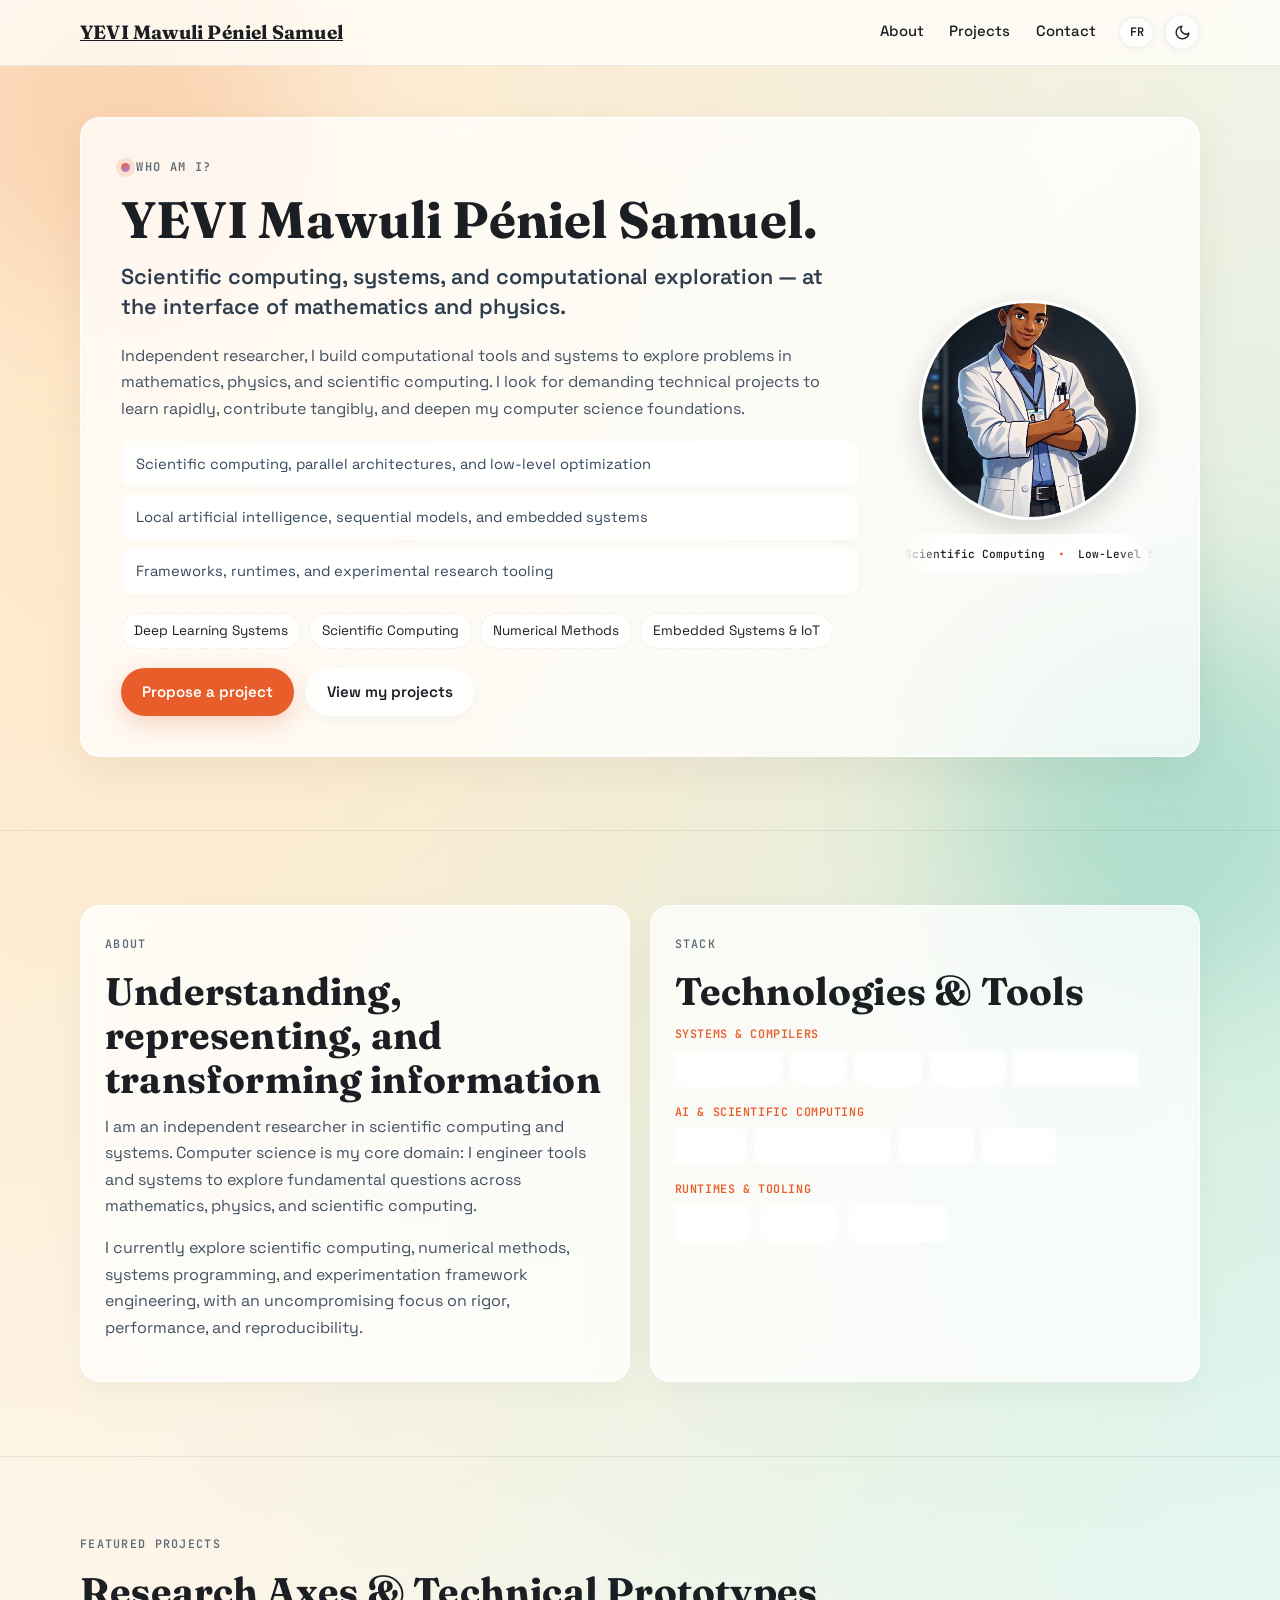
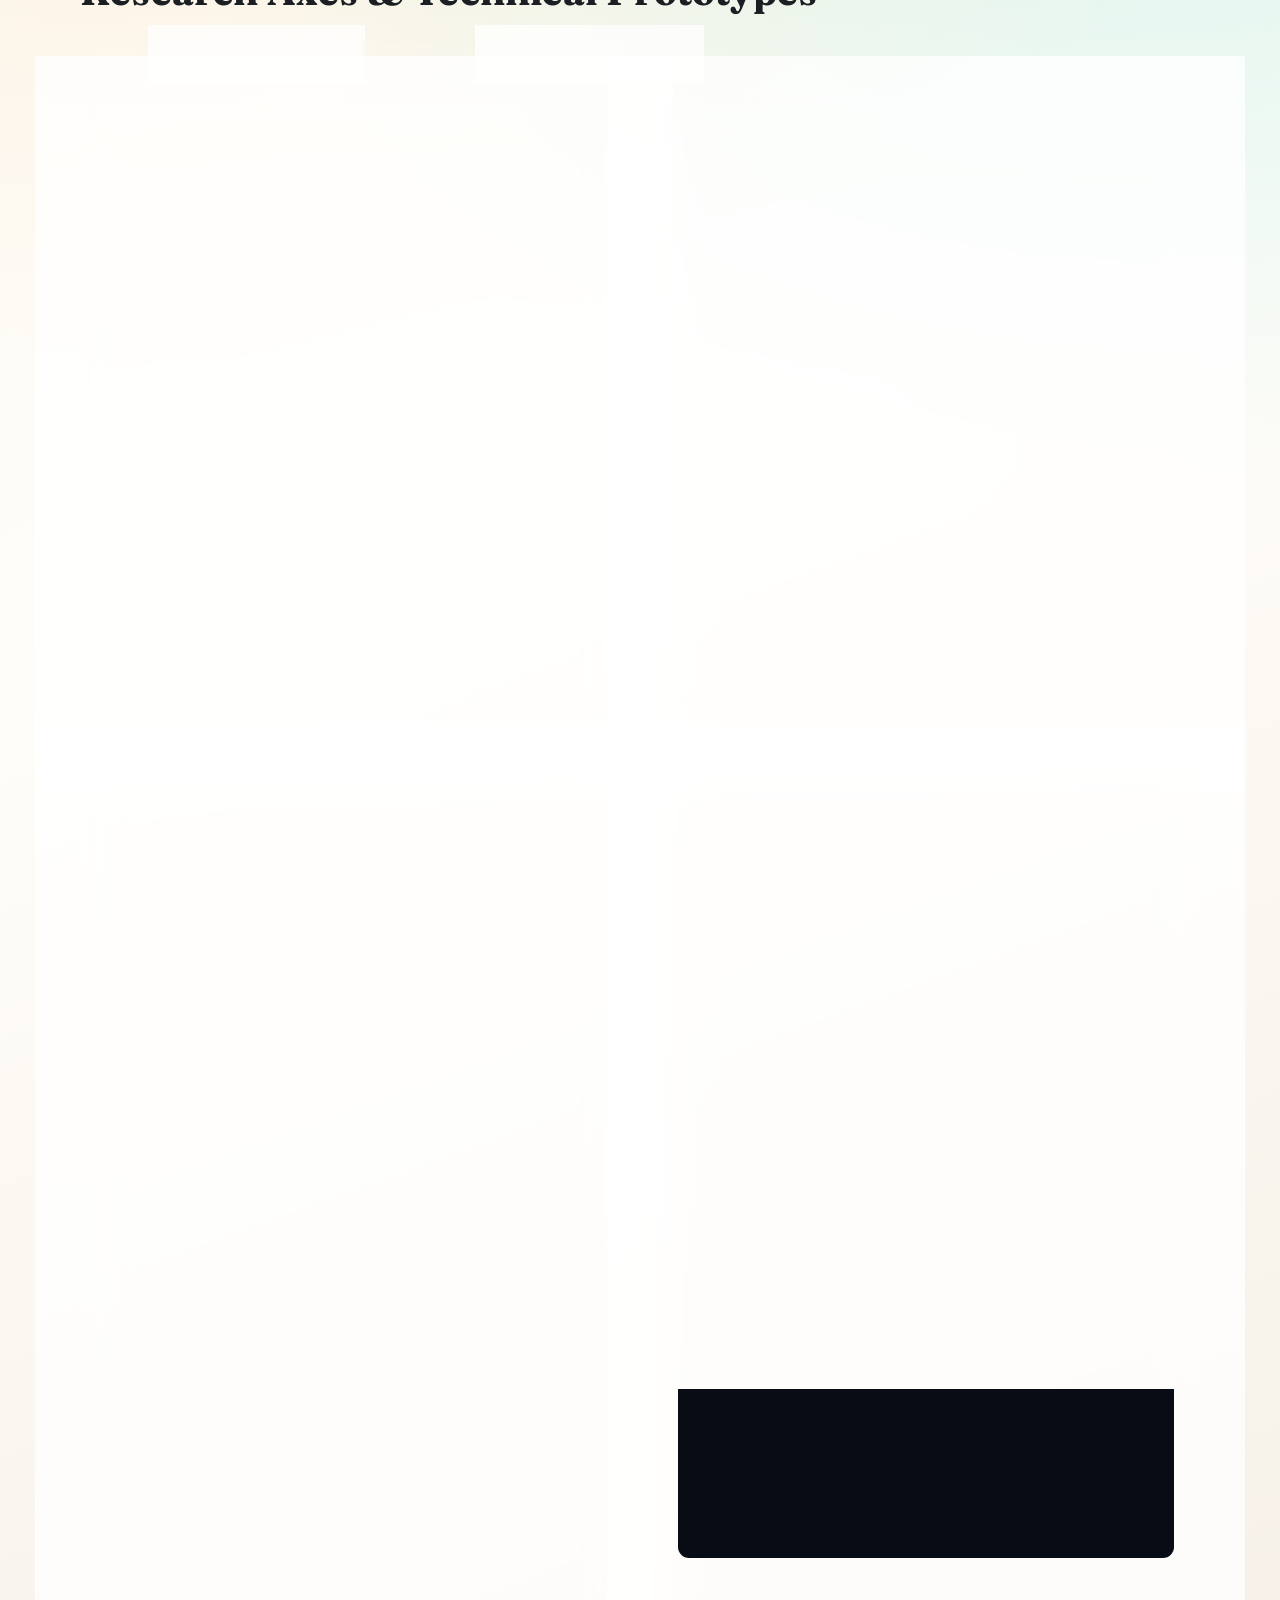
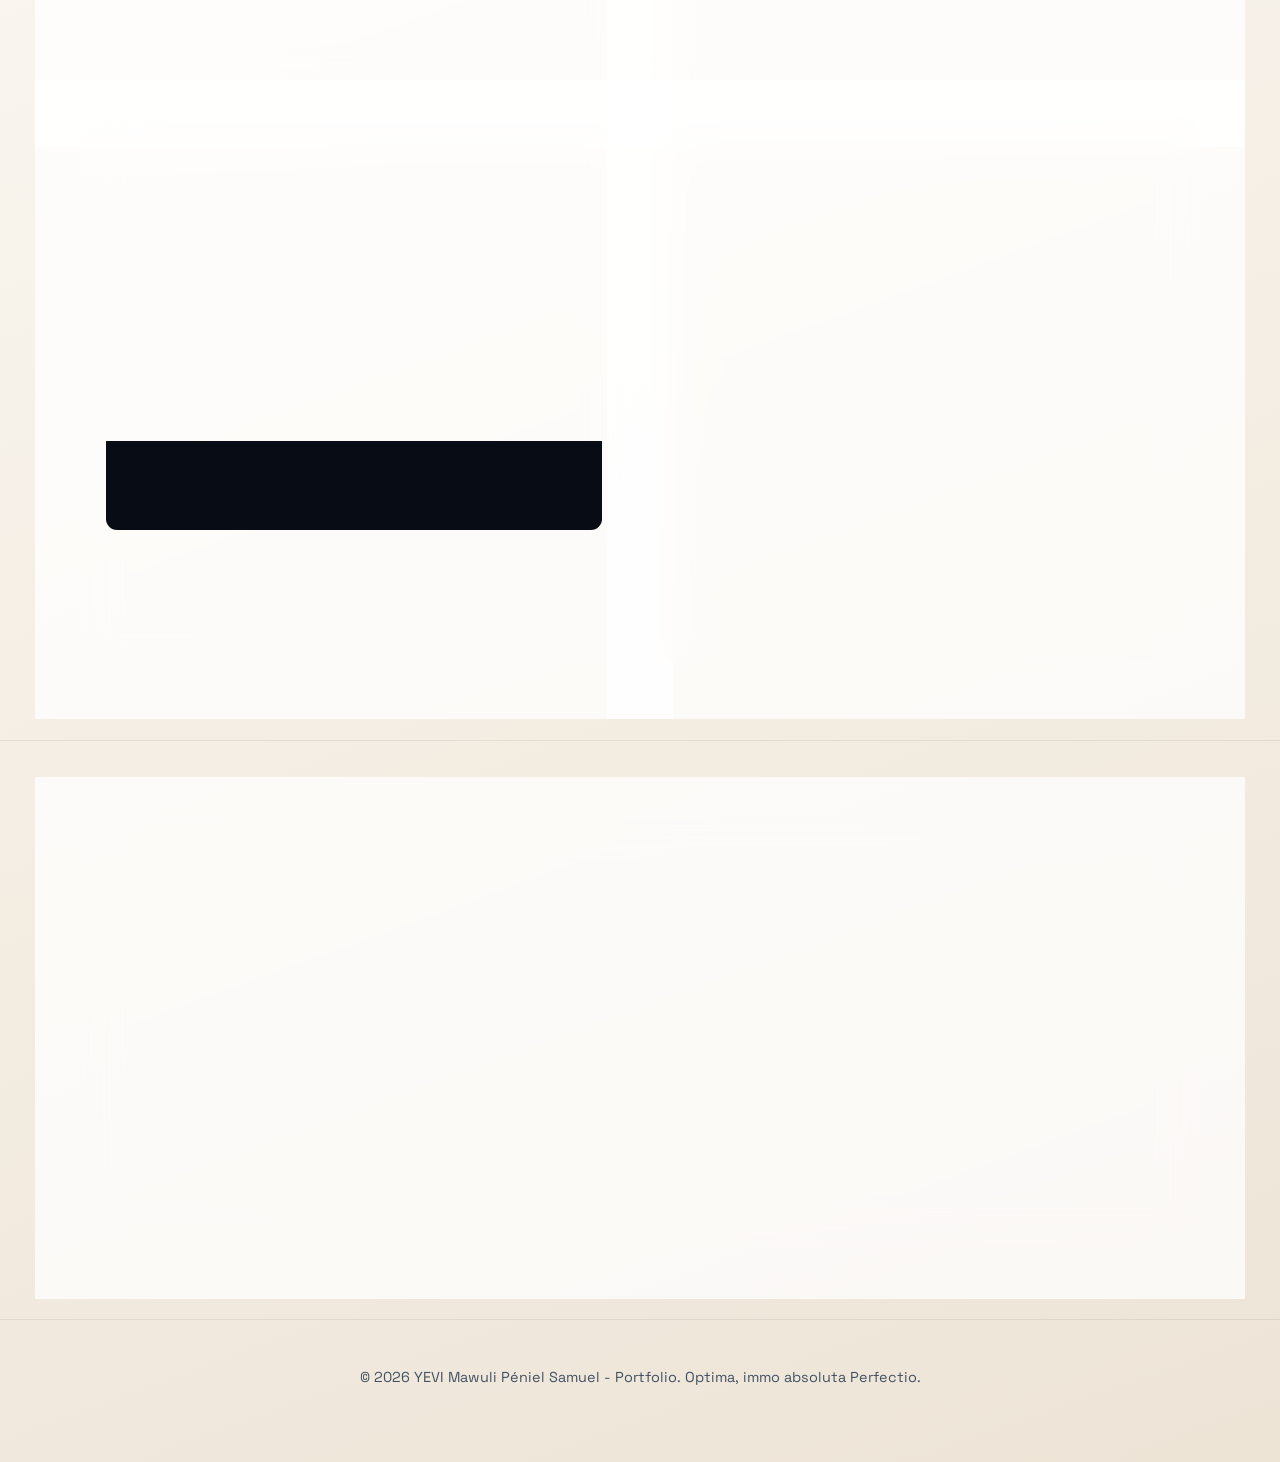
==== commit bd599920: "chore: mettre a jour le statut professionnel en chercheur independant" ====
--- a/en/index.html
+++ b/en/index.html
@@ -6,9 +6,10 @@
 	<title>Portfolio - YEVI Mawuli Péniel Samuel</title>
 	<meta
 		name="description"
-		content="Portfolio of YEVI Mawuli Péniel Samuel - Self-taught researcher in mathematics, physics and computer science, scientific computing and AI systems."
+		content="Portfolio of YEVI Mawuli Péniel Samuel - Independent researcher in mathematics, physics and computer science, scientific computing and AI systems."
 	/>
 	<meta name="author" content="YEVI Mawuli Péniel Samuel" />
+	<meta name="robots" content="index, follow, max-image-preview:large" />
 	<link rel="canonical" href="https://leumas-nedlog.me/en/" />
 	<link rel="alternate" hreflang="fr" href="https://leumas-nedlog.me/" />
 	<link rel="alternate" hreflang="en" href="https://leumas-nedlog.me/en/" />
@@ -20,7 +21,53 @@
 	<meta property="og:url" content="https://leumas-nedlog.me/en/" />
 	<meta property="og:title" content="Portfolio - YEVI Mawuli Péniel Samuel" />
 	<meta property="og:description" content="Scientific computing, systems, and computational exploration — at the interface of mathematics and physics." />
+	<meta property="og:locale" content="en_US" />
+	<meta property="og:locale:alternate" content="fr_FR" />
 	<meta property="og:image" content="https://leumas-nedlog.me/assets/img/profile_picture.png" />
+	<meta name="twitter:card" content="summary_large_image" />
+	<meta name="twitter:title" content="Portfolio - YEVI Mawuli Péniel Samuel" />
+	<meta name="twitter:description" content="Scientific computing, systems, and computational exploration — at the interface of mathematics and physics." />
+	<meta name="twitter:image" content="https://leumas-nedlog.me/assets/img/profile_picture.png" />
+
+	<script type="application/ld+json">
+	{
+		"@context": "https://schema.org",
+		"@graph": [
+			{
+				"@type": "Person",
+				"@id": "https://leumas-nedlog.me/#person",
+				"name": "YEVI Mawuli Péniel Samuel",
+				"url": "https://leumas-nedlog.me/",
+				"image": "https://leumas-nedlog.me/assets/img/profile_picture.png",
+				"jobTitle": "Independent researcher",
+				"description": "Independent researcher in scientific computing, systems programming, and local AI.",
+				"knowsAbout": ["Scientific computing", "Numerical methods", "Systems programming", "Local AI", "Embedded systems", "Compilers"],
+				"sameAs": [
+					"https://github.com/goldensam777",
+					"https://linkedin.com/in/samuel-yevi-b42071388"
+				]
+			},
+			{
+				"@type": "WebSite",
+				"@id": "https://leumas-nedlog.me/#website",
+				"url": "https://leumas-nedlog.me/en/",
+				"name": "YEVI Mawuli Péniel Samuel Portfolio",
+				"description": "Portfolio of projects in scientific computing, systems, local AI, and computational research.",
+				"inLanguage": "en-US",
+				"publisher": {"@id": "https://leumas-nedlog.me/#person"}
+			},
+			{
+				"@type": "WebPage",
+				"@id": "https://leumas-nedlog.me/en/#webpage",
+				"url": "https://leumas-nedlog.me/en/",
+				"name": "Portfolio - YEVI Mawuli Péniel Samuel",
+				"isPartOf": {"@id": "https://leumas-nedlog.me/en/#website"},
+				"about": {"@id": "https://leumas-nedlog.me/#person"},
+				"inLanguage": "en-US"
+			}
+		]
+	}
+	</script>
 
 	<!-- Fonts & CSS -->
 	<link rel="preconnect" href="https://fonts.googleapis.com" />
@@ -83,7 +130,7 @@
 						<h1>YEVI Mawuli Péniel Samuel.</h1>
 						<p class="hero-subtitle">Scientific computing, systems, and computational exploration — at the interface of mathematics and physics.</p>
 						<p class="hero-summary">
-							Self-taught student and researcher, I build computational tools and systems to explore
+							Independent researcher, I build computational tools and systems to explore
 							problems in mathematics, physics, and scientific computing. I look for demanding
 							technical projects to learn rapidly, contribute tangibly, and deepen my computer
 							science foundations.
@@ -133,7 +180,7 @@
 					<span class="eyebrow">About</span>
 					<h2>Understanding, representing, and transforming information</h2>
 					<p>
-						I am an Embedded Systems &amp; IoT student at IFRI-UAC, and a self-taught researcher.
+						I am an independent researcher in scientific computing and systems.
 						Computer science is my core domain: I engineer tools and systems to explore fundamental
 						questions across mathematics, physics, and scientific computing.
 					</p>
